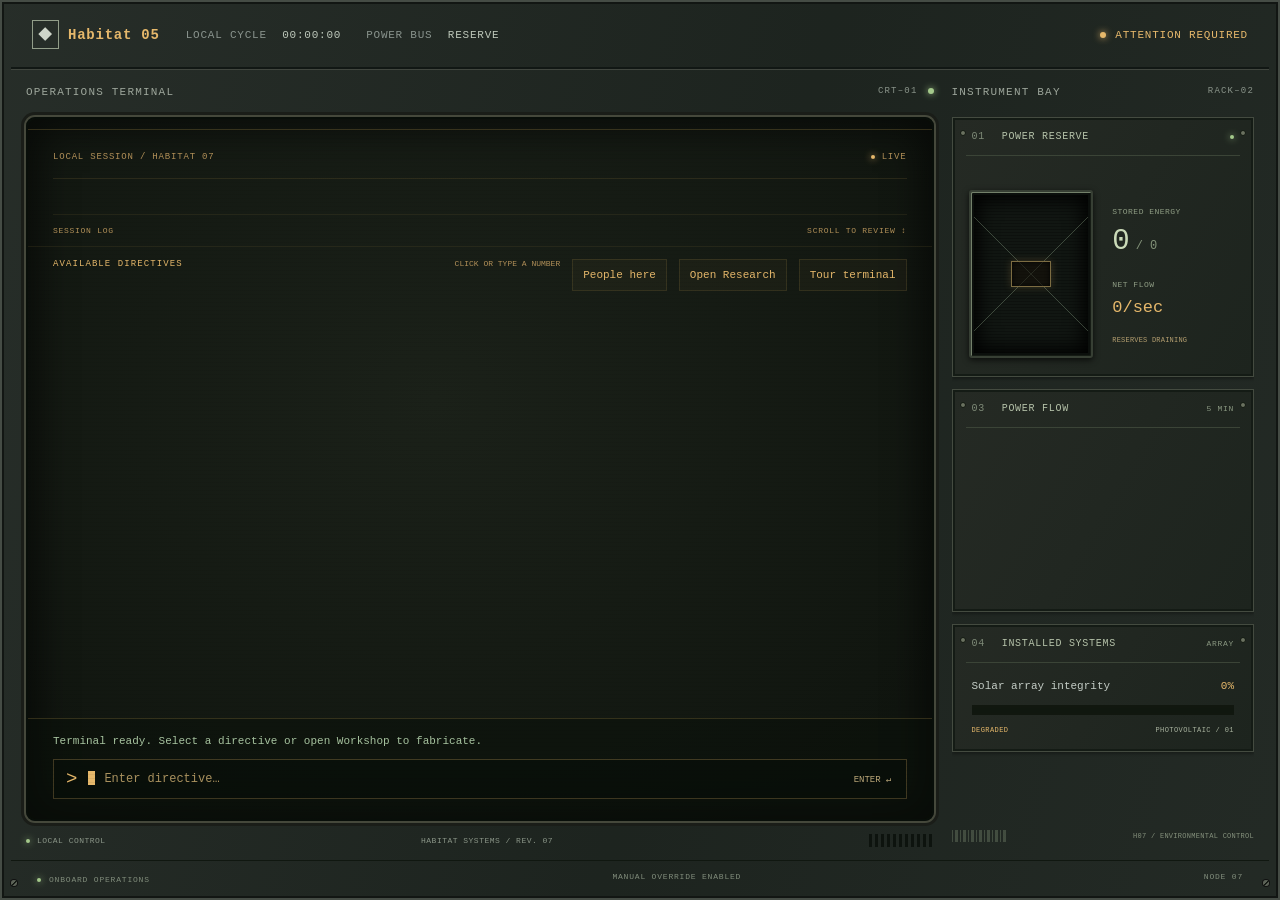
==== index.html @ 46ef4f9d "test" ====
<!doctype html>
<html lang="en">
<head>
  <meta charset="utf-8">
  <meta name="viewport" content="width=device-width, initial-scale=1">
  <meta name="theme-color" content="#191d1c">
  <title>Habitat 05 — Operations Terminal</title>
  <link rel="stylesheet" href="./style.css">
  
</head>
<body>
  <script type="module" src="./js/app.js"></script>
  <main class="console">
    <header class="status-header">
      <a class="habitat-mark" href="./" aria-label="Habitat 05 operations"><span class="habitat-icon" aria-hidden="true">◆</span> <strong id="current-location">Habitat 05</strong></a>
      <div class="telemetry"><span>LOCAL CYCLE <b id="active-time">00:00:00</b></span><span>POWER BUS <b id="bus-status">RESERVE</b></span></div>
      <div class="alert-state" id="alert-state"><i class="status-light" aria-hidden="true"></i><span id="alert-status">ATTENTION REQUIRED</span></div>
    </header>
    <div class="console-body">
      <section class="terminal-housing" aria-labelledby="terminal-heading">
        <div class="panel-label"><h1 id="terminal-heading">OPERATIONS TERMINAL</h1><span>CRT–01 <i class="status-light green" aria-hidden="true"></i></span></div>
        <div class="crt">
          <div id="terminal-tabs" class="terminal-tabs" aria-label="Terminal systems"></div>
          <p id="navigation-status" class="local-store-label" role="status" hidden></p>
          <div id="terminal-panels" class="terminal-panels">
            <section id="operations-panel" class="operations-panel">
              <div class="stream-zone">
                <div class="screen-heading"><span id="session-location">LOCAL SESSION / HABITAT 07</span><span class="connection"><i class="status-light" aria-hidden="true"></i> LIVE</span></div>
                <div id="narrative-stream" class="narrative-stream" role="log" aria-label="Terminal activity log" aria-live="polite" tabindex="0"></div>
                <div class="stream-footer"><span>SESSION LOG</span><span>SCROLL TO REVIEW <span aria-hidden="true">↕</span></span></div>
              </div>
              <section class="directive-zone" aria-labelledby="actions-heading">
                <button id="tour-start" type="button" class="people-shortcut">Tour terminal</button>
                <button id="research-shortcut" type="button" class="people-shortcut">Open Research</button>
                <button id="people-shortcut" type="button" class="people-shortcut">People here</button>
                <div class="directive-heading"><h2 id="actions-heading">AVAILABLE DIRECTIVES</h2><span>CLICK OR TYPE A NUMBER</span></div>
                <div id="player-actions" class="actions" tabindex="-1" role="group" aria-label="Available directives"></div>
                <p id="research-opening-hint" class="research-opening-hint"></p>
              </section>
            </section>
            <section id="locations-panel" class="locations-panel" hidden></section>
            <section id="people-panel" class="people-panel" hidden></section>
            <section id="research-panel" class="research-panel" hidden></section>
            <section id="shipyard-panel" class="shipyard-panel" hidden></section>
            <section id="workshop-panel" class="workshop-panel" hidden>
            <div class="workshop-layout">
              <section class="instrument storage-module" aria-labelledby="storage-heading">
                <div class="module-heading"><h3 id="storage-heading">01 <span>MATERIAL STORAGE</span></h3><span>CARGO</span></div>
                <p id="inventory-location" class="local-store-label"></p>
                <p id="cargo-summary" class="cargo-summary" role="status"></p>
                <dl id="item-inventory" class="storage-readouts"></dl>
                <form id="discard-form" class="module-content discard-content">
                  <h4>Discard cargo</h4>
                  <label>Stored item<select id="discard-asset"></select></label>
                  <label><span>Amount <span id="discard-unit"></span></span><input id="discard-amount" type="text" inputmode="decimal" autocomplete="off"></label>
                  <p id="discard-reason" role="status"></p>
                  <button id="discard-review" type="submit">Review discard</button>
                  <div id="discard-confirmation" hidden>
                    <p id="discard-preview"></p>
                    <button id="discard-confirm" type="button">Confirm permanent discard</button>
                    <button id="discard-cancel" type="button">Cancel</button>
                  </div>
                </form>
              </section>
              <div class="workshop-actions">
                <section class="instrument crafting-module" aria-labelledby="crafting-heading">
                  <div class="module-heading"><h3 id="crafting-heading">02 <span>FABRICATION &amp; ASSEMBLY</span></h3></div>
                  <div class="module-content crafting-content">
                    <label for="recipe-select">Recipe</label>
                    <select id="recipe-select" aria-describedby="craft-preview"></select>
                    <div id="ingredient-slots"></div>
                    <p id="craft-preview"></p>
                    <p id="craft-requirement" role="status"></p>
                    <button id="craft-button" type="button" disabled>Craft</button>
                    <p id="installed-products"></p>
                  </div>
                </section>
                <section class="instrument processing-module" aria-labelledby="processing-heading">
                  <div class="module-heading"><h3 id="processing-heading">03 <span>INDUSTRIAL PROCESSING</span></h3></div>
                  <div id="processing-machines" class="module-content"></div>
                </section>
                <section class="instrument transfer-module" aria-labelledby="transfer-heading">
                  <div class="module-heading"><h3 id="transfer-heading">04 <span>LOCAL TRANSFERS</span></h3></div>
                  <form id="location-transfer" class="module-content transfer-content location-transfer">
                    <label>From<select id="transfer-source"></select></label>
                    <label>To<select id="transfer-destination"></select></label>
                    <label>Item or power<select id="transfer-asset"></select></label>
                    <label><span>Amount <span id="transfer-unit"></span></span><input id="transfer-amount" type="text" value="1" inputmode="decimal" autocomplete="off"></label>
                    <p id="transfer-space"></p>
                    <button id="transfer-submit" type="submit">Transfer</button>
                    <p id="transfer-reason" role="status"></p>
                  </form>
                </section>
              </div>
            </div>
            </section>
          </div>
          <section class="command-zone" aria-label="Terminal command">
            <button id="conversation-resume" type="button" class="conversation-resume" hidden></button>
            <p id="terminal-feedback" class="terminal-feedback" role="status" aria-atomic="true">Terminal ready. Select a directive or open Workshop to fabricate.</p>
            <form id="command-form" class="command-line" autocomplete="off">
              <label for="command-input"><span aria-hidden="true">&gt;</span><span class="sr-only">Enter directive number or action name</span></label>
              <div class="input-wrap"><input id="command-input" name="command" type="text" spellcheck="false" placeholder="Enter directive…" maxlength="80" aria-describedby="command-help"><span class="block-cursor" aria-hidden="true"></span></div>
              <button class="execute" type="submit" aria-label="Execute directive">ENTER <span aria-hidden="true">↵</span></button>
            </form>
            <p id="command-help" class="command-help"></p>
          </section>
        </div>
        <div class="terminal-bottom"><span><i class="status-light green" aria-hidden="true"></i> LOCAL CONTROL</span><span>HABITAT SYSTEMS / REV. 07</span><div class="vents" aria-hidden="true"></div></div>
      </section>
      <aside class="instrument-bay" aria-labelledby="instruments-heading">
        <div class="panel-label"><h2 id="instruments-heading">INSTRUMENT BAY</h2><span>RACK–02</span></div>
        <p id="asset-access" class="local-store-label" hidden>Local assets are private. Navigation access does not grant inventory or equipment access.</p>
        <section class="instrument power-module" aria-labelledby="power-heading">
          <div class="module-heading"><h3 id="power-heading">01 <span>POWER RESERVE</span></h3><i class="status-light green" aria-hidden="true"></i></div>
          <p id="power-location" class="local-store-label"></p>
          <div class="power-body">
            <div id="progress-holderPower" class="resource-widget" aria-hidden="true"></div>
            <div class="power-details">
              <span class="readout-label">STORED ENERGY</span>
              <p class="large-readout"><span id="power">0</span><small> / <span id="power-capacity">0</span></small></p>
              <span class="readout-label">NET FLOW</span>
              <p id="power-rate" class="rate-readout">0/sec</p>
              <span class="instrument-note" id="reserve-status">RESERVES DRAINING</span>
            </div>
          </div>
        </section>
        <section class="instrument flow-module" aria-labelledby="flow-heading">
          <div class="module-heading"><h3 id="flow-heading">03 <span>POWER FLOW</span></h3><span>5 MIN</span></div>
          <div id="power-flow-widget" aria-label="Net power flow over the last five minutes"></div>
        </section>
        <section class="instrument" aria-labelledby="systems-heading">
          <div class="module-heading"><h3 id="systems-heading">04 <span>INSTALLED SYSTEMS</span></h3><span>ARRAY</span></div>
          <div class="module-content"><div class="meter-heading"><span>Solar array integrity</span><strong id="solar-health">0%</strong></div><meter id="solar-meter" min="0" max="100" value="0" aria-label="Solar array integrity">0%</meter><div class="module-caption"><span id="solar-status">DEGRADED</span><span>PHOTOVOLTAIC / 01</span></div></div>
        </section>
        <div class="rack-footer"><span class="rack-bars" aria-hidden="true"></span><span>H07 / ENVIRONMENTAL CONTROL</span></div>
      </aside>
    </div>
    <footer class="console-footer"><span><i class="status-light green" aria-hidden="true"></i> ONBOARD OPERATIONS</span><span>MANUAL OVERRIDE ENABLED</span><span>NODE 07</span></footer>
  </main>
</body>
</html>
---- style.css ----
:root {
  color-scheme:dark;
  font-family:Consolas,"Lucida Console","Courier New",monospace;
  background:#101313;
  color:#c4cdc6;
  font-synthesis:none;
  --amber:#e6b86b;
  --amber-dim:#b39159;
  --green:#a9c6a2;
  --muted:#89938d;
  --border:#3b423d
}

* {
  box-sizing:border-box
}

body {
  margin:0;
  padding:0;
  background:radial-gradient(ellipse at 50% 30%,#282d28 0,transparent 65%);
  min-height:100vh
}

button,input,select {
  font:inherit
}

button {
  cursor:pointer
}

h1,h2,h3,p {
  margin:0
}

button,a,input {
  -webkit-tap-highlight-color:transparent
}

button:focus-visible,a:focus-visible,input:focus-visible,select:focus-visible,[tabindex]:focus-visible {
  outline:2px solid var(--amber);
  outline-offset:3px
}

.sr-only {
  position:absolute;
  width:1px;
  height:1px;
  overflow:hidden;
  clip-path:inset(50%);
  white-space:nowrap
}

.console {
  width:100%;
  min-height:100dvh;
  margin:0;
  padding:0 9px;
  background:linear-gradient(105deg,#2a2e2b,#1e2220 55%,#292d29);
  border:2px solid #454c45;
  box-shadow:inset 0 0 0 2px #121613,0 24px 80px #0009,0 2px 0 #080b09;
  position:relative
}

.console::before,.console::after {
  content:"";
  position:absolute;
  bottom:12px;
  width:6px;
  height:6px;
  border-radius:50%;
  background:linear-gradient(135deg,#5c6257 43%,#101510 45%,#101510 58%,#5c6257 60%);
  box-shadow:0 0 0 1px #111
}

.console::before {
  left:9px
}

.console::after {
  right:9px
}

.status-header {
  min-height:67px;
  display:flex;
  align-items:center;
  gap:26px;
  padding:13px 21px;
  border-bottom:2px solid #111714;
  box-shadow:0 1px #41463f;
  font-size:11px;
  letter-spacing:.07em
}

.habitat-mark {
  display:flex;
  align-items:center;
  gap:9px;
  color:#ced5c9;
  text-decoration:none;
  font-size:14px;
  white-space:nowrap
}

.habitat-mark strong {
  color:var(--amber)
}

.habitat-icon {
  display:grid;
  place-items:center;
  width:27px;
  height:29px;
  border:1px solid #929d89;
  font-size:23px;
  font-weight:bold;
  line-height:1
}

.telemetry {
  display:flex;
  gap:25px;
  color:var(--muted);
  flex:1
}

.telemetry>span {
  white-space:nowrap
}

.telemetry b {
  color:#bdc7ba;
  font-weight:normal;
  margin-left:8px;
  font-variant-numeric:tabular-nums
}

.alert-state {
  color:var(--amber);
  display:flex;
  align-items:center;
  gap:9px;
  white-space:nowrap
}

.status-light {
  display:inline-block;
  width:6px;
  height:6px;
  flex-shrink:0;
  border-radius:50%;
  background:currentColor;
  box-shadow:0 0 7px currentColor;
  color:var(--amber)
}

.status-light.green,.alert-state.stable,.alert-state.stable .status-light {
  color:#a4c98b
}

.console-body {
  display:grid;
  grid-template-columns:minmax(0,75fr) minmax(0,25fr);
  gap:18px;
  padding:17px 15px 0
}

.terminal-housing,.instrument-bay {
  min-width:0
}

.panel-label {
  height:31px;
  display:flex;
  align-items:flex-start;
  justify-content:space-between;
  color:#9da69b;
  font-size:10px;
  letter-spacing:.12em
}

.panel-label h1,.panel-label h2 {
  font-size:11px;
  font-weight:normal
}

.panel-label>span {
  display:flex;
  align-items:center;
  gap:10px;
  font-size:9px;
  color:#8b958b
}

.crt {
  height:727px;
  display:grid;
  grid-template-rows:auto minmax(0,1fr) auto;
  position:relative;
  border:2px solid #080e09;
  border-radius:9px;
  background:radial-gradient(ellipse at 45% 40%,#1b2119,#10150f 85%);
  color:var(--amber);
  box-shadow:0 0 0 2px #45483b,0 0 0 5px #1a1d18,inset 0 0 35px 12px #0008;
  overflow:hidden;
  text-shadow:0 0 12px #e6b86b12
}

.crt::after {
  content:"";
  position:absolute;
  inset:0;
  pointer-events:none;
  background:repeating-linear-gradient(transparent 0,transparent 3px,#000 4px);
  opacity:.11;
  z-index:2
}

.stream-zone {
  display:flex;
  flex-direction:column;
  min-height:0;
  padding:22px 25px 0
}

.screen-heading,.stream-footer {
  display:flex;
  justify-content:space-between;
  gap:10px;
  font-size:9px;
  letter-spacing:.09em;
  color:var(--amber-dim)
}

.screen-heading {
  padding-bottom:16px;
  border-bottom:1px solid #806d393b
}

.connection {
  display:flex;
  align-items:center;
  gap:7px
}

.connection .status-light {
  width:4px;
  height:4px
}

.narrative-stream {
  overflow:auto;
  scrollbar-width:thin;
  scrollbar-color:#6e5c37 #11170f;
  padding:23px 5px 12px 0;
  flex:1;
  overflow-wrap:anywhere
}

.log-entry {
  font-size:14px;
  line-height:1.8;
  margin-bottom:22px;
  opacity:.78
}

.log-entry:nth-last-child(2) {
  opacity:.88
}

.log-entry:last-child {
  opacity:1
}

.log-meta {
  display:block;
  font-size:9px;
  letter-spacing:.07em;
  color:var(--amber-dim);
  margin-bottom:7px
}

.boot-entry {
  font-size:12px;
  color:#b59862
}

.log-entry.narrative-entry {
  padding:3px 10px 3px 13px;
  border-left:1px solid #b391595c;
  background:linear-gradient(90deg,#b3915909,transparent 72%);
  color:#c7c4ad;
  line-height:1.9
}

.narrative-entry p {
  white-space:pre-line
}

.narrative-entry p+p {
  margin-top:14px
}

.log-entry.error {
  color:#efa08a
}

.log-entry.command-entry {
  margin-bottom:12px;
  color:#b69b69;
  font-size:12px
}

.stream-footer {
  padding:11px 0;
  border-top:1px solid #806d392a;
  font-size:8px
}

.constraint-banner {
  display:flex;
  gap:15px;
  align-items:center;
  padding:17px 25px;
  background:#c5933910;
  border-block:1px solid #94713c66;
  min-height:102px
}

.constraint-symbol {
  width:24px;
  height:24px;
  display:grid;
  place-items:center;
  border:1px solid #bc8c43;
  flex-shrink:0;
  font-size:16px
}

.constraint-banner h2 {
  font-size:9px;
  letter-spacing:.14em;
  margin-bottom:7px
}

.constraint-banner p {
  font-size:13px;
  line-height:1.5
}

.constraint-banner .hint {
  font-size:10px;
  margin-top:4px;
  color:#bca06d
}

.constraint-banner.resolved {
  color:var(--green);
  background:#9ebd8810;
  border-color:#9ebd8850
}

.resolved .constraint-symbol {
  border-color:var(--green)
}

.command-zone {
  padding:14px 25px
}

.directive-heading {
  display:flex;
  justify-content:space-between;
  gap:8px;
  margin-bottom:9px
}

.directive-heading h2 {
  font-weight:normal;
  font-size:9px;
  letter-spacing:.12em
}

.directive-heading>span {
  font-size:8px;
  color:var(--amber-dim)
}

.actions {
  display:grid;
  gap:3px
}

.actions button {
  display:flex;
  align-items:center;
  gap:13px;
  width:100%;
  border:1px solid transparent;
  background:transparent;
  padding:5px 6px;
  color:var(--amber);
  text-align:left;
  font-size:13px
}

.hotkey {
  font-size:13px;
  color:#f1c781
}

.actions small {
  margin-left:auto;
  color:#b59a66;
  font-size:9px;
  white-space:nowrap
}

.actions button:hover:not(:disabled) {
  background:#e5b56813;
  border-color:#a8894d55
}

.actions button:disabled {
  opacity:.45;
  cursor:not-allowed
}

.command-line {
  display:flex;
  align-items:center;
  gap:11px;
  border:1px solid #806b3e77;
  background:#060e0890;
  padding:7px 12px;
  margin-top:10px;
  min-width:0
}

.command-line:focus-within {
  border-color:#d5ab63;
  box-shadow:0 0 10px #deb5670c
}

.command-line label {
  font-size:19px
}

.input-wrap {
  position:relative;
  flex:1;
  min-width:0
}

input {
  width:100%;
  color:var(--amber);
  background:transparent;
  border:0;
  font-size:12px;
  line-height:22px;
  outline:none!important;
  caret-color:var(--amber)
}

input::placeholder {
  color:#aa925f;
  padding-left:14px
}

.block-cursor {
  position:absolute;
  left:0;
  top:4px;
  width:7px;
  height:14px;
  background:var(--amber);
  animation:blink 1.2s steps(1) infinite;
  pointer-events:none
}

.input-wrap:focus-within .block-cursor,input:not(:placeholder-shown)+.block-cursor {
  display:none
}

.execute {
  border:0;
  background:transparent;
  color:#beaa7b;
  padding:2px;
  font-size:9px;
  white-space:nowrap
}

.execute:hover {
  color:#ffe0a4
}

.command-help {
  font-size:8px;
  color:#b09460;
  margin-top:6px
}

.terminal-bottom {
  display:flex;
  align-items:center;
  justify-content:space-between;
  gap:12px;
  height:39px;
  font-size:8px;
  color:#8b9688;
  letter-spacing:.06em
}

.terminal-bottom>span:first-child {
  display:flex;
  align-items:center;
  gap:7px
}

.terminal-bottom .status-light {
  width:4px;
  height:4px
}

.vents {
  width:65px;
  height:13px;
  background:repeating-linear-gradient(90deg,#0d130e 0,#0d130e 3px,transparent 3px,transparent 6px)
}

.instrument-bay {
  display:flex;
  flex-direction:column;
  gap:12px
}

.instrument-bay>.panel-label {
  margin-bottom:-12px;
  flex-shrink:0
}

.instrument {
  position:relative;
  background:linear-gradient(120deg,#252a24,#1d241e);
  border:1px solid #444b40;
  box-shadow:inset 0 0 0 2px #141b15,0 2px 3px #0005;
  padding:0 13px
}

.instrument::before,.instrument::after {
  content:"";
  position:absolute;
  top:12px;
  width:4px;
  height:4px;
  border:1px solid #111810;
  border-radius:50%;
  background:#6a7160
}

.instrument::before {
  left:7px
}

.instrument::after {
  right:7px
}

.module-heading {
  display:flex;
  align-items:center;
  justify-content:space-between;
  gap:8px;
  height:38px;
  padding:0 6px;
  border-bottom:1px solid #3b4437;
  color:#899780;
  font-size:8px;
  letter-spacing:.09em
}

.module-heading h3 {
  font-size:10px;
  font-weight:normal;
  color:#7e8a77;
  white-space:nowrap
}

.module-heading h3 span {
  color:#b5c2a9;
  margin-left:10px
}

.module-heading .status-light {
  width:4px;
  height:4px
}

.power-body {
  display:grid;
  grid-template-columns:minmax(0,1fr) minmax(0,1fr);
  align-items:center;
  gap:19px;
  padding:18px 3px
}

.resource-widget {
  position:relative;
  width:168px;
  height:168px;
  max-width:100%;
  flex:0 1 168px;
  background:#111612;
  border:2px solid #373f34;
  border-radius:3px;
  display:flex;
  align-items:center;
  justify-content:center;
  box-shadow:
    inset 1px 1px 0 #73806a,
    inset -1px -1px 0 #151b14,
    inset 0 0 0 3px #0b0f0c,
    inset 0 0 18px 8px rgba(0,0,0,.95),
    0 2px 6px rgba(0,0,0,.7);
  overflow:hidden
}

/* Cathode glass plate backdrop. */
.resource-widget.circular-progress {
  width:100% !important;
  max-width:168px;
  height:auto !important;
  aspect-ratio:1;
  background:radial-gradient(circle at 50% 50%,#1c261e 0%,#0d120e 90%)
}

/* Etched graticule: diagonal sights, optical crosshairs, and CRT scan lines. */
.resource-widget::before {
  content:"";
  position:absolute;
  inset:3px;
  z-index:2;
  pointer-events:none;
  background:
    linear-gradient(45deg,transparent calc(50% - .5px),rgba(169,198,162,.3) 50%,transparent calc(50% + .5px)),
    linear-gradient(-45deg,transparent calc(50% - .5px),rgba(169,198,162,.3) 50%,transparent calc(50% + .5px)),
    linear-gradient(to right,transparent calc(50% - .5px),rgba(169,198,162,.25) 50%,transparent calc(50% + .5px)),
    linear-gradient(to bottom,transparent calc(50% - .5px),rgba(169,198,162,.25) 50%,transparent calc(50% + .5px)),
    repeating-linear-gradient(0deg,rgba(0,0,0,.25) 0,rgba(0,0,0,.25) 1px,transparent 1px,transparent 3px)
}

/* Recessed center indicator bezel. */
.resource-widget::after {
  content:"";
  position:absolute;
  width:38px;
  height:24px;
  top:50%;
  left:50%;
  z-index:3;
  transform:translate(-50%,-50%);
  pointer-events:none;
  border:1px solid #7c6c42;
  background:rgba(20,16,8,.55);
  box-shadow:
    inset 0 0 5px rgba(0,0,0,.9),
    0 0 8px rgba(230,184,107,.2)
}

/* Phosphor SVG segments. */
.circular-progress svg {
  width:100%;
  height:100%;
  overflow:visible;
  shape-rendering:geometricPrecision
}

.circular-progress svg path {
  transition:opacity .2s ease-out,filter .2s ease-out
}

.circular-progress svg path[data-lit="true"] {
  opacity:1 !important;
  filter:brightness(var(--progress-brightness,1)) drop-shadow(0 0 2px var(--phosphor)) drop-shadow(0 0 5px rgba(169,198,162,.7)) !important
}

/* Warm backlit center readout. */
.circular-progress svg text {
  font-family:Consolas,"Lucida Console",monospace !important;
  font-weight:900;
  font-size:14px !important;
  fill:#f6b94f !important;
  stroke:#241705;
  stroke-width:1.35px;
  paint-order:stroke fill;
  opacity:1 !important;
  filter:
    brightness(1.25)
    drop-shadow(0 0 2px #f6b94f)
    drop-shadow(0 0 5px rgba(230,145,45,.9));
  pointer-events:none
}

/* -------------------------------------------------------------
   CONVEX GLASS DOME OVERLAY
   Sits above the phosphor rings, the graticule and the center
   bezel cutout (z-index 10) to sell the idea of a curved sphere
   of glass sealing the tube, the way a real CRT face plate bulges
   outward and catches light unevenly across its surface.
   ------------------------------------------------------------- */
.crt-glass-dome {
  position:absolute;
  inset:0;
  z-index:10;
  pointer-events:none;
  box-shadow:
    /* bright rim where the curve catches the overhead light */
    inset 0 5px 11px -5px rgba(216,232,210,.35),
    /* far side of the dome rolling away into shadow */
    inset 0 -7px 16px -6px rgba(0,0,0,.6),
    inset 6px 0 14px -10px rgba(216,232,210,.12),
    inset -6px 0 14px -10px rgba(0,0,0,.4);
  background:
    /* soft halo surrounding the glint, as the curve eases away from it */
    radial-gradient(ellipse 105px 82px at 33% 27%,rgba(255,255,255,.14),rgba(255,255,255,0) 72%),
    /* faint secondary glint on the opposite shoulder of the sphere */
    radial-gradient(ellipse 60px 44px at 80% 82%,rgba(216,232,210,.06),rgba(216,232,210,0) 70%),
    /* long diagonal sheen sweeping across the curved surface */
    linear-gradient(130deg,rgba(255,255,255,0) 36%,rgba(255,255,255,.05) 46%,rgba(255,255,255,.09) 50%,rgba(255,255,255,0) 62%),
    /* edge vignette: light falls off toward the rim of the dome */
    radial-gradient(circle at 50% 50%,rgba(0,0,0,0) 50%,rgba(0,0,0,.28) 82%,rgba(0,0,0,.55) 100%)
}

/* The sharp glint itself, as its own element so it can be rotated.
   On a sphere, a highlight away from dead-center isn't a plain circle —
   it foreshortens along the radius and stretches along the tangent to
   the curve at that point. This point sits up-left of center, so the
   tangent runs roughly -36deg, and the ellipse is flattened to match. */
.crt-glass-dome::before {
  content:"";
  position:absolute;
  left:30%;
  top:23%;
  width:34px;
  height:13px;
  transform:translate(-50%,-50%) rotate(-36deg);
  border-radius:50%;
  background:radial-gradient(ellipse at center,rgba(255,255,255,.16) 0%,rgba(255,255,255,.05) 55%,rgba(255,255,255,0) 80%)
}

/* A wider, quieter glass treatment for the 3:2 power-flow display. */
.power-flow-glass-dome {
  position:absolute;
  inset:0;
  z-index:10;
  opacity:.3;
  pointer-events:none;
  box-shadow:
    inset 0 5px 13px -7px rgba(216,232,210,.16),
    inset 0 -8px 18px -8px rgba(0,0,0,.3),
    inset 8px 0 18px -14px rgba(216,232,210,.06),
    inset -8px 0 18px -14px rgba(0,0,0,.2);
  background:
    radial-gradient(ellipse 42% 52% at 28% 22%,rgba(255,255,255,.065),rgba(255,255,255,0) 74%),
    radial-gradient(ellipse 24% 31% at 82% 80%,rgba(216,232,210,.025),rgba(216,232,210,0) 72%),
    linear-gradient(142deg,rgba(255,255,255,0) 38%,rgba(255,255,255,.018) 47%,rgba(255,255,255,.035) 51%,rgba(255,255,255,0) 63%),
    radial-gradient(ellipse at 50% 50%,rgba(0,0,0,0) 58%,rgba(0,0,0,.1) 84%,rgba(0,0,0,.24) 100%)
}

.power-flow-glass-dome::before {
  content:"";
  position:absolute;
  left:27%;
  top:20%;
  width:14%;
  height:5%;
  transform:translate(-50%,-50%) rotate(-24deg);
  border-radius:50%;
  background:radial-gradient(ellipse at center,rgba(255,255,255,.075) 0%,rgba(255,255,255,.02) 58%,rgba(255,255,255,0) 82%)
}

.readout-label {
  font-size:8px;
  color:#8f9d84;
  letter-spacing:.06em
}

.large-readout {
  font-size:29px;
  color:#cadab8;
  margin:6px 0 16px;
  white-space:nowrap;
  letter-spacing:-.04em
}

.large-readout small {
  font-size:12px;
  color:#839379;
  letter-spacing:0
}

.rate-readout {
  font-size:17px;
  color:var(--amber);
  margin:6px 0 12px
}

.instrument-note {
  font-size:7px;
  letter-spacing:.03em;
  color:#b59f70
}

.module-content {
  padding:17px 6px
}

.meter-heading {
  display:flex;
  justify-content:space-between;
  font-size:11px;
  margin-bottom:13px
}

.meter-heading strong {
  color:var(--amber);
  font-weight:normal
}

meter {
  display:block;
  width:100%;
  height:10px;
  border:0;
  border-radius:0;
  background:#11170f
}

meter::-webkit-meter-bar {
  background:#10170f;
  border:0;
  border-radius:0
}

meter::-webkit-meter-optimum-value {
  background:repeating-linear-gradient(90deg,#b9b378 0,#b9b378 5px,#11170f 5px,#11170f 8px)
}

meter::-moz-meter-bar {
  background:#b9b378
}

.module-caption {
  display:flex;
  justify-content:space-between;
  gap:8px;
  margin-top:11px;
  font-size:7px;
  letter-spacing:.06em;
  color:#a9b39f
}

.module-caption span:first-child {
  color:var(--amber)
}

.storage-readouts {
  margin:0;
  padding:0 6px
}

.storage-readouts>div {
  display:flex;
  align-items:center;
  justify-content:space-between;
  gap:8px;
  padding:15px 0
}

.storage-readouts>div+div {
  border-top:1px solid #3b4437
}

.storage-readouts dt {
  font-size:10px;
  color:#c3ceba
}

.storage-readouts dt>span {
  display:block;
  font-size:8px;
  color:#89957f;
  margin-top:5px
}

.storage-readouts dd {
  margin:0;
  white-space:nowrap
}

.storage-readouts dd b {
  font-size:23px;
  font-weight:normal;
  color:#c4d5b5
}

.storage-readouts dd>span {
  font-size:10px;
  color:#a5b197
}

.rack-footer {
  display:flex;
  align-items:center;
  gap:10px;
  justify-content:space-between;
  color:#84907c;
  font-size:7px;
  letter-spacing:.04em;
  min-height:22px;
  margin-top:auto;
  padding-bottom:10px
}

.rack-bars {
  width:55px;
  height:12px;
  background:repeating-linear-gradient(90deg,#74836b 0,#74836b 1px,transparent 1px,transparent 3px,#74836b 3px,#74836b 6px,transparent 6px,transparent 8px);
  opacity:.4
}

#power-flow-widget {
  position:relative;
  width:100%;
  height:auto;
  aspect-ratio:3 / 2;
  min-height:170px;
  overflow:hidden
}

#power-flow-widget .pfw-card {
  --pfw-text-dim:#94a589;
  --pfw-grid:#91a17b18;
  border:0;
  border-radius:0;
  padding:6px 0 10px;
  background:transparent;
  box-shadow:none;
  font-family:inherit;
  height:100%;
  display:flex;
  flex-direction:column
}

#power-flow-widget .pfw-header,#power-flow-widget .pfw-readout,#power-flow-widget .pfw-y-axis-title {
  display:none
}

#power-flow-widget .pfw-chart-wrap {
  flex:1;
  min-height:0;
  margin:0
}

#power-flow-widget .pfw-chart-wrap svg {
  height:100%
}

#power-flow-widget .pfw-axis-label {
  font-size:11px
}

.console-footer {
  min-height:38px;
  padding:11px 26px;
  display:flex;
  justify-content:space-between;
  gap:15px;
  border-top:1px solid #101710;
  color:#818d7c;
  font-size:8px;
  letter-spacing:.1em
}

.console-footer>span:first-child {
  display:flex;
  align-items:center;
  gap:8px
}

.console-footer .status-light {
  width:4px;
  height:4px
}

@keyframes blink {
  50% {
    opacity:0
  }
}

@media(prefers-reduced-motion:reduce) {
  *,*::before,*::after {
    animation:none!important;
    scroll-behavior:auto!important
  }
}

@media(min-width:1500px) {
  .crt {
    height:770px
  }
  .instrument-bay {
    gap:15px
  }
  .instrument-bay>.panel-label {
    margin-bottom:-15px
  }
  .power-body {
    padding-block:24px
  }
  .module-content {
    padding-block:20px
  }
}

@media(max-width:1100px) {
  .status-header {
    gap:20px;
    padding-inline:12px
  }
  .telemetry {
    gap:15px;
    font-size:9px
  }
  .alert-state {
    font-size:9px
  }
  .console-body {
    gap:15px;
    padding-inline:10px
  }
  .stream-zone {
    padding-inline:18px
  }
  .command-zone,.constraint-banner {
    padding-inline:18px
  }
  .power-body {
    gap:9px
  }
  .large-readout {
    font-size:24px
  }
  .module-heading h3 {
    font-size:9px
  }
  .module-heading h3 span {
    margin-left:6px
  }
  .directive-heading>span {
    font-size:7px
  }
  .actions small {
    font-size:8px
  }
}

@media(max-width:850px) {
  .status-header {
    flex-wrap:wrap;
    gap:15px;
    min-height:80px
  }
  .telemetry {
    order:3;
    flex-basis:100%;
    justify-content:space-between
  }
  .alert-state {
    margin-left:auto
  }
  .console-body {
    grid-template-columns:minmax(0,1fr)
  }
  .crt {
    height:710px
  }
  .instrument-bay {
    display:grid;
    grid-template-columns:repeat(2,minmax(0,1fr));
    gap:12px
  }
  .instrument-bay>.panel-label {
    grid-column:1/-1;
    margin:0;
    height:20px
  }
  .rack-footer {
    grid-column:1/-1
  }
  .power-body {
    gap:16px
  }
  .resource-widget {
    max-width:150px
  }
  .terminal-bottom {
    height:42px
  }
  .console-footer>span:last-child {
    display:none
  }
}

@media(max-width:520px) {
  .console {
    padding:0 6px
  }
  .console-body {
    padding:13px 7px 0
  }
  .status-header {
    padding:14px 7px;
    gap:12px
  }
  .habitat-mark {
    font-size:12px
  }
  .alert-state {
    font-size:8px;
    letter-spacing:0
  }
  .telemetry {
    font-size:8px;
    gap:7px;
    letter-spacing:0
  }
  .telemetry b {
    margin-left:4px
  }
  .panel-label h1,.panel-label h2 {
    font-size:10px
  }
  .stream-zone {
    padding:19px 14px 0
  }
  .log-entry {
    font-size:13px
  }
  .constraint-banner {
    padding:15px 13px;
    gap:10px
  }
  .constraint-banner p {
    font-size:12px
  }
  .command-zone {
    padding:17px 12px 14px
  }
  .directive-heading>span {
    display:none
  }
  .actions button {
    gap:9px;
    font-size:12px;
    padding:10px 1px
  }
  .actions small {
    font-size:7px
  }
  .crt {
    height:740px
  }
  .command-line {
    padding:8px
  }
  .terminal-bottom>span:nth-child(2) {
    font-size:6px
  }
  .vents {
    width:38px
  }
  .instrument-bay {
    grid-template-columns:1fr
  }
  .power-body {
    grid-template-columns:140px 1fr;
    gap:24px;
    justify-content:center;
    padding-inline:12px
  }
  .console-footer {
    font-size:6px;
    padding-inline:12px;
    letter-spacing:.02em
  }
}

/* Use the viewport as the enclosure; each screen scrolls within its frame. */
@media(min-width:851px) {
  .console {
    height:100dvh;
    min-height:620px;
    display:grid;
    grid-template-rows:auto minmax(0,1fr) auto;
  }
  .console-body {
    min-height:0;
  }
  .terminal-housing {
    min-height:0;
    display:grid;
    grid-template-rows:31px minmax(0,1fr) 39px;
  }
  .crt {
    height:auto;
    min-height:0;
  }
  .instrument-bay {
    min-height:0;
    overflow-y:auto;
    scrollbar-width:thin;
    scrollbar-color:#6e795f #1d241e;
    padding-bottom:8px;
  }
  .instrument {
    flex-shrink:0;
  }
}


/* Catalog-driven inventory and fabrication controls. */
#item-inventory { font-size:11px; }
#item-inventory > div { gap:10px; }
#item-inventory dt { min-width:0; white-space:normal; }
#item-inventory dd { flex-shrink:0; font-size:12px; color:var(--amber); }
.crafting-content { display:grid; gap:12px; font-size:12px; line-height:1.5; }
.crafting-content select { width:100%; min-width:0; background:#141b17; color:#d7dfd6; border:1px solid var(--border); padding:9px 6px; font-size:12px; }
#ingredient-slots { display:grid; gap:10px; }
#ingredient-slots label { display:grid; gap:4px; }
#ingredient-slots label > span { text-transform:capitalize; color:var(--muted); }
#craft-preview { color:var(--amber); overflow-wrap:anywhere; }
#craft-requirement, #installed-products { color:var(--muted); }
#craft-button { padding:10px; background:#303e31; color:#d7dfd6; border:1px solid #6e795f; }
#craft-button:disabled { opacity:.5; cursor:not-allowed; }
/* Navigation belongs to the CRT shell; feature panels keep their own content. */
.terminal-tabs {
  position:relative;
  display:flex;
  gap:4px;
  overflow-x:auto;
  scrollbar-width:thin;
  padding:10px 14px 0;
  border-bottom:1px solid #806d395c;
}
.terminal-tabs button {
  flex:0 0 auto;
  padding:12px 18px;
  border:1px solid transparent;
  border-bottom:3px solid transparent;
  background:transparent;
  color:var(--amber-dim);
  font-size:11px;
  letter-spacing:.12em;
  text-transform:uppercase;
}
.terminal-tabs button:hover { background:#e5b5680d; color:var(--amber); }
.terminal-tabs button[aria-selected="true"] {
  border-bottom-color:var(--amber);
  background:#e5b56810;
  color:var(--amber);
}
.terminal-tabs button:focus-visible,
.terminal-panels > [role="tabpanel"]:focus-visible,
.terminal-panels :focus-visible { outline:2px solid var(--amber); outline-offset:-3px; }
.terminal-panels { min-height:0; min-width:0; overflow:hidden; }
.terminal-panels > [role="tabpanel"] { height:100%; min-height:0; min-width:0; overflow:auto; }
.terminal-panels > [hidden] { display:none!important; }
.operations-panel { display:grid; grid-template-rows:minmax(100px,1fr) auto; }
.directive-zone {
  min-height:0;
  max-height:min(240px,35vh);
  overflow:auto;
  scrollbar-width:thin;
  padding:12px 25px;
  border-top:1px solid #806d392a;
}
@media (min-width:851px) and (max-height:800px) {
  .directive-zone { max-height:130px; }
}
.narrative-stream { overflow-anchor:none; }
.workshop-panel { padding:20px; scrollbar-width:thin; }
.workshop-layout {
  display:grid;
  grid-template-columns:repeat(2,minmax(0,1fr));
  align-items:start;
  gap:16px;
}
.workshop-actions {
  display:flex;
  flex-direction:column;
  gap:16px;
  min-width:0;
}
.workshop-layout .instrument { min-width:0; }
.workshop-layout .module-heading { flex-wrap:wrap; gap:8px; }
.command-zone { min-height:0; border-top:1px solid #806d395c; background:#080f0870; }
.terminal-feedback {
  font-size:11px;
  line-height:1.5;
  max-height:4.5em;
  overflow-y:auto;
  overflow-wrap:anywhere;
  color:var(--green);
}
.terminal-feedback.error { color:#efa08a; }
.command-help { max-height:3em; overflow-y:auto; line-height:1.5; }
@media(max-width:1100px) {
  .workshop-layout { grid-template-columns:1fr; }
}
@media(max-width:520px) {
  .terminal-tabs { padding-inline:8px; }
  .terminal-tabs button { padding:12px; }
  .workshop-panel { padding:14px 12px; }
  .directive-zone { padding:12px; }
  .actions button { flex-wrap:wrap; }
  .actions small { white-space:normal; }
}

/* Location navigation stays within its terminal panel. */
:root { --location-tint:#1e2520; background:var(--location-tint); transition:background-color .4s ease; }
.console { background:linear-gradient(105deg,#ffffff0a,#00000008 55%,#ffffff06),var(--location-tint); transition:background-color .4s ease; }
.local-store-label { padding:8px 16px; color:var(--muted); font-size:11px; }
.habitat-mark { min-width:0; }
.habitat-mark strong { overflow-wrap:anywhere; }
.instrument[hidden] { display:none; }
.locations-panel {
  display:flex;
  flex-direction:column;
  height:100%;
  min-height:0;
  padding:12px;
  color:var(--green);
  box-sizing:border-box;
  overflow:hidden;
}
.locations-panel button,.locations-panel select,.locations-panel input { background:#18221d; color:#c4cdc6; border:1px solid #546353; border-radius:2px; padding:8px; min-height:36px; }
.locations-panel button:disabled { opacity:.45; cursor:default; }
.map-toolbar { display:flex; flex-wrap:wrap; gap:6px; align-items:center; margin-bottom:8px; flex-shrink:0; }
#map-view { font-size:12px; color:var(--amber); margin-left:auto; }
.map-stage { flex:1 1 0; min-height:0; width:100%; position:relative; border:1px solid #435244; overflow:hidden; }
#location-map { width:100%; height:100%; display:block; touch-action:none; }
.map-controls { display:flex; gap:6px; }
.map-controls button { box-shadow:0 2px 6px #000000aa; }
#map-in, #map-out { min-width:36px; font-weight:bold; font-size:14px; line-height:1; display:inline-flex; align-items:center; justify-content:center; }
#map-sidebar { position:absolute; inset:0 auto 0 0; width:240px; max-width:85%; background:#17231af5; border-right:1px solid #64745c; padding:14px; overflow:auto; box-shadow:4px 0 18px #0007; z-index:5; }
#map-sidebar[hidden] { display:none; }
#map-sidebar h3 { color:var(--amber); font-size:15px; margin:12px 0; }
#map-sidebar p { font-size:12px; line-height:1.6; margin:10px 0; }
#map-close { display:block; margin-left:auto; }
#map-owner { color:var(--muted); }
.map-legend { font-size:11px; color:var(--muted); line-height:1.6; margin:8px 0 0; flex-shrink:0; }
.transfer-content { display:grid; grid-template-columns:1fr 1fr; gap:10px; font-size:12px; line-height:1.5; padding:14px 6px 18px; }
.transfer-content label { display:flex; flex-direction:column; gap:5px; font-size:12px; min-width:0; color:var(--muted); }
.transfer-content select, .transfer-content input { min-width:0; width:100%; background:#141b17; color:#d7dfd6; border:1px solid var(--border); padding:9px 6px; font-size:12px; }
#transfer-submit { grid-column:1 / -1; padding:10px; background:#303e31; color:#d7dfd6; border:1px solid #6e795f; cursor:pointer; }
#transfer-submit:disabled { opacity:.5; cursor:not-allowed; }
#transfer-reason { grid-column:1 / -1; color:var(--muted); font-size:12px; line-height:1.5; margin:0; }
@media (max-width:600px) {
  .transfer-content { grid-template-columns:1fr; }
  #map-view { width:100%; margin:5px 0; }
  .status-header .habitat-mark { font-size:14px; }
}
@media (prefers-reduced-motion:reduce) { :root,.console { transition:none; } }
.crt:has(#navigation-status:not([hidden])) { grid-template-rows:auto auto minmax(0,1fr) auto; }

/* People share the CRT shell; the roster always describes the occupied site. */
.people-panel { container-type:inline-size; }
.terminal-panels > .people-panel { display:grid; grid-template-rows:auto minmax(0,1fr) auto; }
.people-heading { display:flex; flex-wrap:wrap; align-items:center; justify-content:space-between; gap:10px; padding:14px 20px; border-bottom:1px solid #806d392a; color:var(--amber-dim); font-size:11px; letter-spacing:.08em; }
.people-layout { display:grid; grid-template-columns:minmax(160px,28%) minmax(0,1fr); min-height:0; overflow:hidden; }
.people-roster { min-width:0; overflow:auto; border-right:1px solid #806d392a; padding:18px 12px; }
.people-roster h2 { margin:0 8px 16px; font-size:11px; text-transform:uppercase; color:var(--amber-dim); letter-spacing:.1em; }
.people-panel button,.people-shortcut,.conversation-resume { font-family:inherit; font-size:12px; line-height:1.5; text-align:left; background:#e5b56808; border:1px solid #806d3940; color:var(--amber); padding:11px 13px; min-height:44px; cursor:pointer; overflow-wrap:anywhere; }
.people-panel button:hover,.people-shortcut:hover,.conversation-resume:hover { background:#e5b56816; border-color:var(--amber-dim); }
.people-panel button[aria-disabled=true] { color:var(--muted); cursor:not-allowed; }
.person-row { display:block; width:100%; margin-bottom:8px; }
.person-row[aria-pressed=true] { border-left:3px solid var(--amber); background:#e5b56816; }
.person-row small { display:block; margin-top:5px; color:var(--muted); font-size:11px; }
.people-detail { padding:22px 26px; min-width:0; overflow:auto; scroll-behavior:auto; font-size:14px; line-height:1.8; overflow-wrap:anywhere; }
.conversation-header { display:flex; align-items:center; gap:8px; flex-wrap:wrap; margin-bottom:24px; position:sticky; top:-22px; background:#11180f; z-index:1; padding-bottom:12px; border-bottom:1px solid #806d392a; }
.conversation-header h2 { flex:1 0 100%; font-size:20px; font-weight:normal; color:var(--amber); margin:0 0 6px; }
.conversation-header button { font-size:11px; }
.person-description { max-width:65ch; margin-bottom:26px; color:#c6cfc4; }
.people-muted { color:var(--muted); font-size:12px; line-height:1.7; }
.dialogue-passage { border-left:2px solid #806d3950; padding:0 0 0 16px; margin:0 0 22px; }
.dialogue-passage p { margin:6px 0 0; color:#c6cfc4; max-width:65ch; }
.dialogue-speaker { color:var(--amber-dim); font-size:11px; letter-spacing:.08em; }
.dialogue-choice-heading { font-size:11px; text-transform:uppercase; color:var(--green); letter-spacing:.1em; margin:24px 0 12px; }
.dialogue-choices { display:grid; gap:10px; margin-bottom:18px; }
.dialogue-option button { width:100%; }
.dialogue-reason { color:var(--muted); font-size:11px; line-height:1.6; margin:5px 4px 0; }
.dialogue-receipt { color:var(--green); border-left:2px solid var(--green); padding-left:16px; }
.people-error:empty { display:none; }
.people-error { color:#efa08a; font-size:12px; line-height:1.6; padding:12px 20px; border-top:1px solid #806d3940; }
.people-shortcut { float:right; font-size:11px; margin:0 0 8px 12px; padding:6px 10px; min-height:32px; }
.conversation-resume { font-size:11px; padding:6px 10px; min-height:32px; margin-bottom:6px; }
.conversation-resume[hidden],.people-panel [hidden] { display:none!important; }
.crt:has(#people-panel:not([hidden])) .conversation-resume { display:none; }
.terminal-tabs button.has-conversation::after { content:" ·"; color:var(--green); }
@container (max-width:640px) {
  .people-layout { display:block; overflow:auto; }
  .people-roster { border:0; overflow:visible; }
  .people-detail { display:none; overflow:visible; padding:18px 16px; }
  .people-panel.has-person .people-roster { display:none; }
  .people-panel.has-person .people-detail { display:block; }
  .people-heading { padding:12px; }
  .conversation-header { top:0; }
}
#navigation-status { margin:0; padding:6px 16px; line-height:1.5; overflow-wrap:anywhere; border-bottom:1px solid #435244; }
#ship-status { margin:0 0 8px; padding:0; flex-shrink:0; line-height:1.5; overflow-wrap:anywhere; }

/* Research is a local workbench and a persistent field journal. */
.research-panel { container-type:inline-size; padding:20px; color:#c6cfc4; font-size:13px; line-height:1.7; scrollbar-width:thin; }
.research-heading { display:flex; flex-wrap:wrap; align-items:center; justify-content:space-between; gap:12px; border-bottom:1px solid #806d3940; padding-bottom:16px; margin-bottom:20px; }
.research-eyebrow { margin:0; font-size:10px; letter-spacing:.1em; color:var(--amber-dim); }
.research-heading h2 { font-size:22px; font-weight:normal; color:var(--amber); margin:4px 0 0; }
#research-location { color:var(--muted); font-size:11px; }
.research-layout { display:grid; grid-template-columns:minmax(0,1fr) minmax(0,1fr); gap:24px; }
.research-layout > * { min-width:0; }
.research-panel h3 { font-size:11px; letter-spacing:.09em; color:var(--amber-dim); text-transform:uppercase; margin:0 0 14px; }
.research-panel h4 { color:var(--amber); font-size:13px; font-weight:normal; margin:0 0 6px; }
.research-panel p { margin:8px 0; overflow-wrap:anywhere; }
.research-muted { color:var(--muted); font-size:12px; }
.research-method-label { display:block; color:var(--muted); font-size:11px; margin-top:18px; }
.research-panel select,.research-panel button { width:100%; min-height:44px; font:inherit; color:var(--amber); background:#e5b56808; border:1px solid #806d3950; padding:10px; }
.research-panel button { cursor:pointer; }
.research-panel button:hover:not(:disabled) { background:#e5b56818; }
.research-panel button:disabled { opacity:.45; cursor:not-allowed; }
.research-panel fieldset { border:0; padding:0; margin:18px 0; min-width:0; }
.research-panel legend { color:var(--amber); font-size:12px; margin-bottom:10px; }
.research-panel legend span { display:block; color:var(--muted); font-size:11px; }
.research-sample { display:grid; grid-template-columns:20px minmax(0,1fr) auto; gap:8px; align-items:center; padding:11px 8px; border-bottom:1px solid #806d392a; cursor:pointer; }
.research-sample input { width:16px; height:16px; accent-color:var(--amber); }
.research-sample span { overflow-wrap:anywhere; }
.research-sample small { font-size:10px; color:var(--muted); }
.research-sample:has(input:checked) { background:#e5b5680d; }
.research-sample:focus-within { outline:2px solid var(--amber); outline-offset:-2px; }
.research-panel [hidden] { display:none!important; }
#research-cost { color:var(--amber); }
#research-reason { color:var(--muted); font-size:12px; min-height:3em; }
.research-hint { margin-top:24px; padding:16px; background:#9cb88d09; border-left:2px solid #7c9567; }
.research-hint h3 { color:var(--green); margin:0; }
.research-discovery { border-left:2px solid #806d3950; padding:0 0 0 12px; margin:0 0 20px; }
.research-discovery p { font-size:12px; }
.research-family { display:inline-block; margin:0 6px 6px 0; padding:3px 7px; background:#9cb88d09; color:var(--green); font-size:10px; }
.research-notes > section + section { border-top:1px solid #806d3940; padding-top:22px; margin-top:24px; }
#research-journal { list-style:none; padding:0; margin:12px 0; max-height:520px; overflow:auto; scrollbar-width:thin; }
#research-journal li { padding:16px 0; border-top:1px solid #806d392a; }
#research-journal small { font-size:10px; color:var(--muted); }
#research-journal p { font-size:12px; }
.research-learned { color:var(--green); }
.research-opening-hint { clear:both; font-size:11px; line-height:1.6; color:var(--muted); padding-top:10px; margin:0; }
.actions button > span { flex-shrink:0; }
@container (max-width:620px) { .research-layout { grid-template-columns:1fr; } }
@media (max-width:600px) { .research-panel { padding:16px 12px; } .research-sample { grid-template-columns:20px minmax(0,1fr); } .research-sample small { grid-column:2; } }
:root { --cargo-warning: #e8b876; }
.cargo-summary { margin: 12px 16px; font-size: 12px; line-height: 1.6; overflow-wrap: anywhere; }
.cargo-summary.overloaded { color: var(--cargo-warning); }
.discard-content { display: grid; gap: 10px; border-top: 1px solid var(--border); margin-top: 18px; font-size: 12px; line-height: 1.5; }
.discard-content h4, .discard-content p { margin: 0; }
.discard-content label { display: grid; gap: 6px; color: var(--muted); }
.discard-content input, .discard-content select { width: 100%; min-width: 0; box-sizing: border-box; background: #141b17; color: #d7dfd6; border: 1px solid var(--border); padding: 9px 6px; font-size: 12px; min-height: 40px; }
.discard-content button { padding: 10px; min-height: 44px; background: #303e31; color: #d7dfd6; border: 1px solid #6e795f; cursor: pointer; }
.discard-content button:disabled { opacity: .5; cursor: not-allowed; }
#discard-reason { color: var(--muted); }
#discard-confirm { background: #3b2e20; border-color: var(--cargo-warning); }
#discard-confirmation { padding: 12px; border: 1px solid var(--cargo-warning); line-height: 1.6; }
#discard-confirmation button { margin-top: 10px; }
#transfer-space { grid-column: 1 / -1; overflow-wrap: anywhere; line-height: 1.6; }
:root { --processing-border: #506251; }
.processing-machine { border: 1px solid var(--processing-border); padding: 1rem; margin-block: .75rem; }
.processing-machine h4 { margin: 0 0 .75rem; }
.processing-run, .processing-idle { border-top: 1px solid var(--processing-border); padding-block: .75rem; }
.processing-machine progress { display: block; width: 100%; margin-block: .5rem; accent-color: #94b787; }
.processing-machine select { display: block; width: 100%; max-width: 100%; margin-block: .5rem; }
.processing-machine p { overflow-wrap: anywhere; line-height: 1.5; }
.processing-review { border: 2px solid #c39868; padding: 1rem; margin-top: 1rem; }
.processing-review button { margin-right: .75rem; }
#item-inventory > [hidden] { display: none; }
#terminal-tab-operations.has-updates::after { content: ' •'; color: #b4cf99; }

/* Vessel construction and commands live inside the existing CRT tabs. */
.shipyard-panel { overflow:auto; padding:16px; color:#c6d4c6; font-size:12px; line-height:1.5; }
.shipyard-panel [hidden],.locations-panel [hidden] { display:none!important; }
.shipyard-heading { border-bottom:1px solid #806d3940; margin-bottom:12px; }
.shipyard-heading h2,.vessel-controls h2 { font-size:18px; font-weight:normal; letter-spacing:.07em; color:var(--amber); margin:0; }
.shipyard-heading p,#yard-access { color:var(--muted); }
.shipyard-workstation { display:grid; grid-template-columns:minmax(185px,25%) minmax(280px,1fr) minmax(220px,27%); gap:14px; min-height:500px; }
.shipyard-workstation > * { min-width:0; border:1px solid #526451; padding:12px; }
.shipyard-panel h3,.vessel-controls h3 { font-size:11px; letter-spacing:.08em; color:var(--amber-dim); margin:0 0 12px; }
.yard-palette { max-height:610px; overflow:auto; }
.yard-palette h4 { color:var(--green); font-size:11px; margin:14px 0 6px; }
.yard-palette button { display:block; width:100%; text-align:left; white-space:pre-line; line-height:1.5; margin:5px 0; }
.shipyard-panel button,.shipyard-panel input,.shipyard-panel select { font:inherit; color:#d6e0d1; background:#1b2920; border:1px solid #607660; padding:8px; min-height:36px; }
.shipyard-panel button { cursor:pointer; }
.shipyard-panel button[aria-pressed=true] { border-color:var(--amber); color:var(--amber); }
.shipyard-panel button:disabled { opacity:.45; cursor:default; }
.yard-dock { display:flex; flex-direction:column; gap:10px; }
.yard-toolbar,.yard-edit,#yard-place { display:flex; flex-wrap:wrap; align-items:end; gap:7px; }
.yard-toolbar button { flex:1 1 auto; }
#yard-canvas { width:100%; height:360px; min-height:240px; display:block; background:#101b17; border:1px solid #526451; touch-action:none; }
.yard-dock label,.yard-metrics label,.vessel-controls label { display:grid; gap:4px; color:var(--muted); min-width:0; }
.yard-dock input { width:65px; }
.yard-edit select { max-width:190px; }
.yard-metrics { overflow:auto; }
#yard-metrics { white-space:pre-line; color:var(--green); line-height:1.75; }
#yard-frames,#yard-power,#yard-draft-error { color:var(--amber); }
.yard-metrics input,.yard-metrics button { width:100%; box-sizing:border-box; margin:6px 0; }
.vessel-controls { flex:0 1 auto; min-height:0; max-height:40%; overflow:auto; border-top:1px solid #607660; padding:10px 0 0; line-height:1.55; font-size:12px; }
.vessel-controls #vc-empty { margin:0; }
.ui-tour-highlight { outline:3px solid var(--amber)!important; outline-offset:3px; box-shadow:0 0 0 6px #e6b86b33; }
.ui-tour[hidden] { display:none; }
.ui-tour { position:fixed; z-index:100; width:min(340px,calc(100vw - 24px)); max-height:calc(100dvh - 24px); overflow:auto; padding:16px; background:#17231a; color:var(--green); border:2px solid var(--amber); box-shadow:0 12px 40px #000c; font-size:12px; line-height:1.55; }
.ui-tour-count { color:var(--amber-dim); font-size:10px; letter-spacing:.1em; }
.ui-tour-title { color:var(--amber); font-size:16px; margin:5px 0 8px; }
.ui-tour-actions { display:flex; flex-wrap:wrap; gap:8px; margin-top:14px; }
.ui-tour-actions button { background:#243127; color:var(--green); border:1px solid #607660; padding:7px 10px; min-height:36px; }
.ui-tour-actions button:disabled { opacity:.45; cursor:default; }
.vessel-controls h2 { margin-bottom:10px; }
.vessel-controls p { color:var(--muted); overflow-wrap:anywhere; }
.vessel-controls #vc-status,.vessel-controls #vc-geometry { color:var(--green); }
.vessel-controls select,.vessel-controls input { width:100%; box-sizing:border-box; }
.vessel-controls > label { max-width:400px; }
.vc-grid { display:grid; grid-template-columns:repeat(2,minmax(0,1fr)); gap:12px; margin-top:14px; }
.vc-grid section { border:1px solid #526451; padding:14px; min-width:0; }
.vc-grid label { margin:12px 0; }
.vc-grid button { margin:3px 5px 3px 0; }
#vc-runs p { border-top:1px solid #526451; padding-top:10px; }
#vc-runs input { width:auto; margin-right:8px; accent-color:var(--amber); }
@media(max-width:1000px) { .shipyard-workstation { grid-template-columns:minmax(175px,30%) minmax(280px,1fr); } .yard-metrics { grid-column:1 / -1; } }
@media(max-width:650px) { .shipyard-workstation,.vc-grid { grid-template-columns:1fr; } .yard-metrics { grid-column:auto; } .shipyard-panel { padding:12px; } }
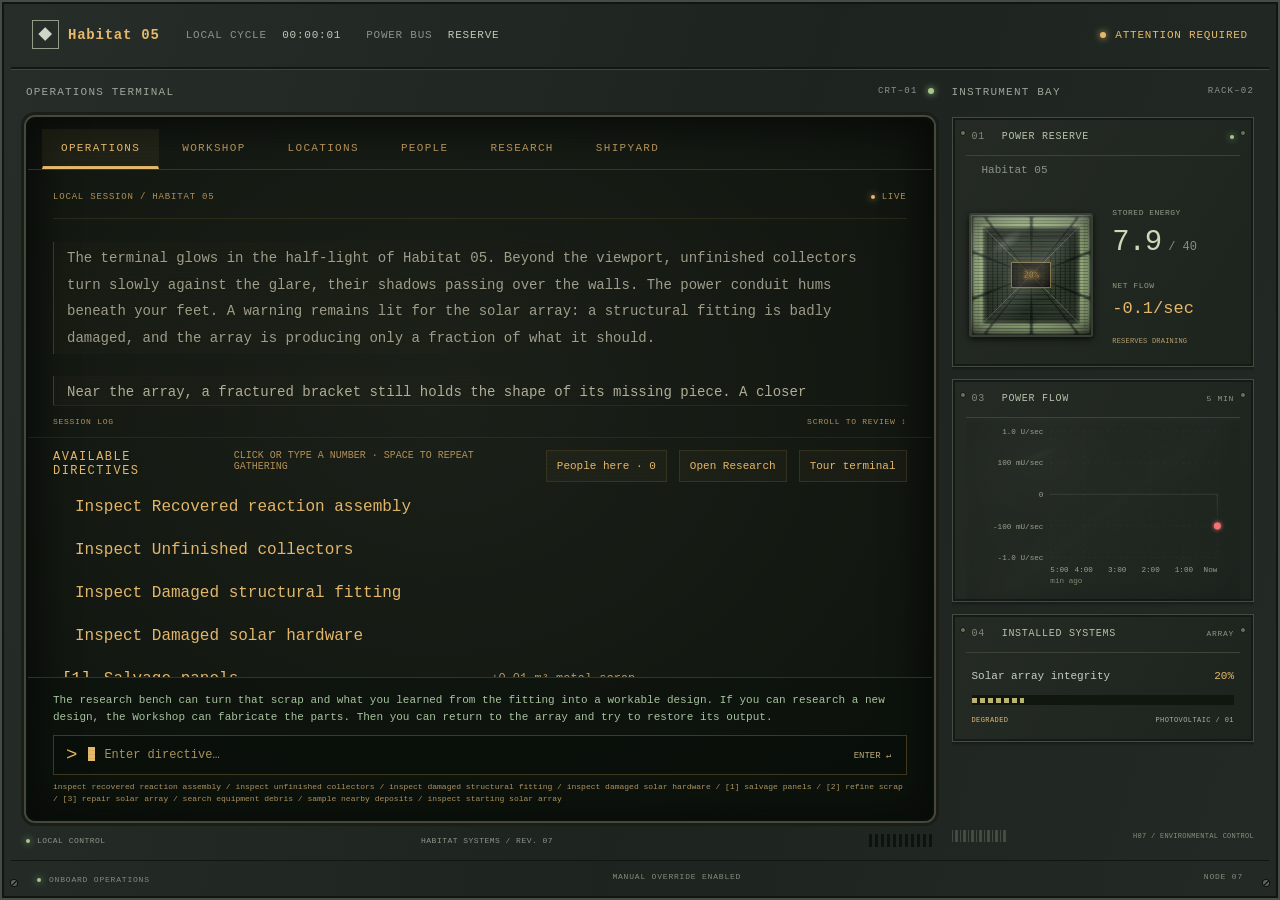
==== commit 1d15fa92: "UI updates for clarity" ====
--- a/index.html
+++ b/index.html
@@ -6,10 +6,9 @@
   <meta name="theme-color" content="#191d1c">
   <title>Habitat 05 — Operations Terminal</title>
   <link rel="stylesheet" href="./style.css">
-  
+  <script type="module" src="./js/app.js"></script>
 </head>
 <body>
-  <script type="module" src="./js/app.js"></script>
   <main class="console">
     <header class="status-header">
       <a class="habitat-mark" href="./" aria-label="Habitat 05 operations"><span class="habitat-icon" aria-hidden="true">◆</span> <strong id="current-location">Habitat 05</strong></a>
@@ -33,7 +32,7 @@
                 <button id="tour-start" type="button" class="people-shortcut">Tour terminal</button>
                 <button id="research-shortcut" type="button" class="people-shortcut">Open Research</button>
                 <button id="people-shortcut" type="button" class="people-shortcut">People here</button>
-                <div class="directive-heading"><h2 id="actions-heading">AVAILABLE DIRECTIVES</h2><span>CLICK OR TYPE A NUMBER</span></div>
+                <div class="directive-heading"><h2 id="actions-heading">AVAILABLE DIRECTIVES</h2><span>CLICK OR TYPE A NUMBER · SPACE TO REPEAT GATHERING</span></div>
                 <div id="player-actions" class="actions" tabindex="-1" role="group" aria-label="Available directives"></div>
                 <p id="research-opening-hint" class="research-opening-hint"></p>
               </section>
@@ -48,7 +47,20 @@
                 <div class="module-heading"><h3 id="storage-heading">01 <span>MATERIAL STORAGE</span></h3><span>CARGO</span></div>
                 <p id="inventory-location" class="local-store-label"></p>
                 <p id="cargo-summary" class="cargo-summary" role="status"></p>
-                <dl id="item-inventory" class="storage-readouts"></dl>
+                <div id="item-inventory" class="collapsible-list">
+                  <details class="collapsible-section" data-category="resource" open>
+                    <summary>Resources</summary>
+                    <dl class="storage-readouts" tabindex="0" aria-label="Resources in storage"></dl>
+                  </details>
+                  <details class="collapsible-section" data-category="component">
+                    <summary>Components</summary>
+                    <dl class="storage-readouts" tabindex="0" aria-label="Components in storage"></dl>
+                  </details>
+                  <details class="collapsible-section" data-category="product">
+                    <summary>Products</summary>
+                    <dl class="storage-readouts" tabindex="0" aria-label="Products in storage"></dl>
+                  </details>
+                </div>
                 <form id="discard-form" class="module-content discard-content">
                   <h4>Discard cargo</h4>
                   <label>Stored item<select id="discard-asset"></select></label>
--- a/style.css
+++ b/style.css
@@ -8,11 +8,35 @@
   --amber-dim:#b39159;
   --green:#a9c6a2;
   --muted:#89938d;
-  --border:#3b423d
+  --border:#3b423d;
+  --scrollbar-track:#11170f;
+  --scrollbar-thumb:#80683b
 }
 
 * {
-  box-sizing:border-box
+  box-sizing:border-box;
+  scrollbar-color:var(--scrollbar-thumb) var(--scrollbar-track);
+  scrollbar-width:thin
+}
+
+*::-webkit-scrollbar {
+  width:10px;
+  height:10px
+}
+
+*::-webkit-scrollbar-track {
+  background:linear-gradient(90deg,#0b100b,var(--scrollbar-track) 45%,#182018);
+  border:1px solid #30392f
+}
+
+*::-webkit-scrollbar-thumb {
+  background:linear-gradient(90deg,#57482c,var(--scrollbar-thumb) 48%,#5c4d30);
+  border:1px solid #aa8b50;
+  box-shadow:inset 0 0 4px #f1d18a55,0 0 5px #d9ae5533
+}
+
+*::-webkit-scrollbar-thumb:hover {
+  background:linear-gradient(90deg,#80673b,#aa8950 48%,#80673b)
 }
 
 body {
@@ -252,8 +276,6 @@
 
 .narrative-stream {
   overflow:auto;
-  scrollbar-width:thin;
-  scrollbar-color:#6e5c37 #11170f;
   padding:23px 5px 12px 0;
   flex:1;
   overflow-wrap:anywhere
@@ -379,12 +401,12 @@
 
 .directive-heading h2 {
   font-weight:normal;
-  font-size:9px;
+  font-size:12px;
   letter-spacing:.12em
 }
 
 .directive-heading>span {
-  font-size:8px;
+  font-size:10px;
   color:var(--amber-dim)
 }
 
@@ -400,27 +422,46 @@
   width:100%;
   border:1px solid transparent;
   background:transparent;
-  padding:5px 6px;
+  padding:8px 8px;
+  min-height:40px;
   color:var(--amber);
   text-align:left;
-  font-size:13px
+  font-size:16px
 }
 
 .hotkey {
-  font-size:13px;
+  font-size:16px;
   color:#f1c781
 }
 
 .actions small {
   margin-left:auto;
   color:#b59a66;
-  font-size:9px;
+  font-size:12px;
   white-space:nowrap
 }
 
 .actions button:hover:not(:disabled) {
   background:#e5b56813;
   border-color:#a8894d55
+}
+
+.actions button.repeat-ready:not(:disabled) {
+  background:#e5b56816;
+  border-color:#a8894d77
+}
+
+.actions button.repeating:not(:disabled) {
+  background:#a9c6a224;
+  border-color:var(--green);
+  color:#d3e8ce
+}
+
+.actions button.repeating::after {
+  content:'AUTO';
+  color:var(--green);
+  font-size:.7em;
+  letter-spacing:.08em
 }
 
 .actions button:disabled {
@@ -1224,8 +1265,6 @@
   .instrument-bay {
     min-height:0;
     overflow-y:auto;
-    scrollbar-width:thin;
-    scrollbar-color:#6e795f #1d241e;
     padding-bottom:8px;
   }
   .instrument {
@@ -1236,9 +1275,25 @@
 
 /* Catalog-driven inventory and fabrication controls. */
 #item-inventory { font-size:11px; }
-#item-inventory > div { gap:10px; }
+.collapsible-list { display:grid; gap:8px; }
+.collapsible-section { --section-color:var(--amber); border:1px solid #584c3566; background:#0c140d70; }
+.collapsible-section[data-category="component"] { --section-color:#a8c494; border-color:#52604799; }
+.collapsible-section[data-category="product"] { --section-color:#8fbec2; border-color:#4d676899; }
+.collapsible-section > summary { display:flex; align-items:center; gap:10px; min-height:44px; padding:9px 12px; color:var(--section-color); cursor:pointer; font-size:11px; letter-spacing:.09em; text-transform:uppercase; list-style:none; border-left:3px solid var(--section-color); }
+.collapsible-section > summary::-webkit-details-marker { display:none; }
+.collapsible-section > summary::before { content:"▸"; font-size:15px; line-height:1; }
+.collapsible-section[open] > summary::before { content:"▾"; }
+.collapsible-section > summary::after { content:"OPEN"; margin-left:auto; font-size:8px; color:var(--muted); }
+.collapsible-section[open] > summary::after { content:"CLOSE"; }
+.collapsible-section > summary:hover { background:#ffffff0a; }
+.collapsible-section > summary:focus-visible { outline:2px solid var(--amber); outline-offset:-3px; }
+.collapsible-section[open] > summary { border-bottom:1px solid #54604d66; }
+.collapsible-section > .storage-readouts { max-height:190px; overflow-y:auto; scrollbar-width:thin; padding:0 12px; }
+.collapsible-section > .storage-readouts:focus-visible { outline:2px solid var(--section-color); outline-offset:-3px; }
+#item-inventory .storage-readouts > div { gap:10px; }
+#item-inventory .storage-readouts > [hidden] { display:none; }
 #item-inventory dt { min-width:0; white-space:normal; }
-#item-inventory dd { flex-shrink:0; font-size:12px; color:var(--amber); }
+#item-inventory dd { flex-shrink:0; font-size:12px; color:var(--section-color); }
 .crafting-content { display:grid; gap:12px; font-size:12px; line-height:1.5; }
 .crafting-content select { width:100%; min-width:0; background:#141b17; color:#d7dfd6; border:1px solid var(--border); padding:9px 6px; font-size:12px; }
 #ingredient-slots { display:grid; gap:10px; }
@@ -1355,7 +1410,7 @@
 #map-view { font-size:12px; color:var(--amber); margin-left:auto; }
 .map-stage { flex:1 1 0; min-height:0; width:100%; position:relative; border:1px solid #435244; overflow:hidden; }
 #location-map { width:100%; height:100%; display:block; touch-action:none; }
-.map-controls { display:flex; gap:6px; }
+.map-controls { position:absolute; top:10px; right:10px; z-index:2; display:flex; gap:6px; }
 .map-controls button { box-shadow:0 2px 6px #000000aa; }
 #map-in, #map-out { min-width:36px; font-weight:bold; font-size:14px; line-height:1; display:inline-flex; align-items:center; justify-content:center; }
 #map-sidebar { position:absolute; inset:0 auto 0 0; width:240px; max-width:85%; background:#17231af5; border-right:1px solid #64745c; padding:14px; overflow:auto; box-shadow:4px 0 18px #0007; z-index:5; }
@@ -1545,3 +1600,14 @@
 #vc-runs input { width:auto; margin-right:8px; accent-color:var(--amber); }
 @media(max-width:1000px) { .shipyard-workstation { grid-template-columns:minmax(175px,30%) minmax(280px,1fr); } .yard-metrics { grid-column:1 / -1; } }
 @media(max-width:650px) { .shipyard-workstation,.vc-grid { grid-template-columns:1fr; } .yard-metrics { grid-column:auto; } .shipyard-panel { padding:12px; } }
+
+@media(min-width:2400px) and (min-height:1200px) {
+  .crt { height:min(1200px,calc(100dvh - 150px)); }
+  .directive-zone { max-height:440px; padding:20px 32px; }
+  .directive-heading h2 { font-size:16px; }
+  .directive-heading>span { font-size:14px; }
+  .actions { gap:6px; }
+  .actions button { min-height:56px; padding:10px 12px; font-size:22px; }
+  .hotkey { font-size:22px; }
+  .actions small { font-size:17px; }
+}
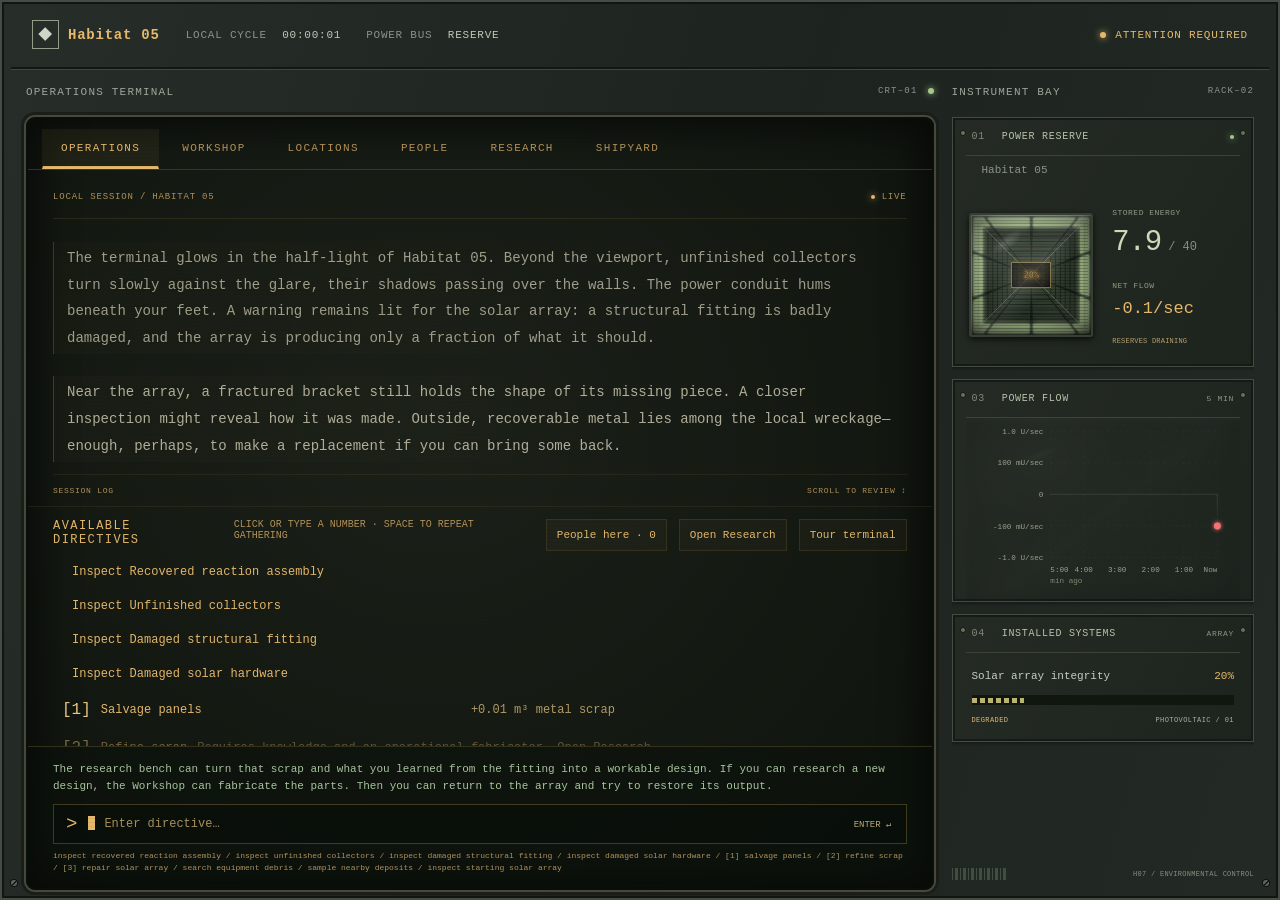
==== commit 9c033acd: "UI update" ====
--- a/index.html
+++ b/index.html
@@ -118,7 +118,6 @@
             <p id="command-help" class="command-help"></p>
           </section>
         </div>
-        <div class="terminal-bottom"><span><i class="status-light green" aria-hidden="true"></i> LOCAL CONTROL</span><span>HABITAT SYSTEMS / REV. 07</span><div class="vents" aria-hidden="true"></div></div>
       </section>
       <aside class="instrument-bay" aria-labelledby="instruments-heading">
         <div class="panel-label"><h2 id="instruments-heading">INSTRUMENT BAY</h2><span>RACK–02</span></div>
@@ -148,7 +147,6 @@
         <div class="rack-footer"><span class="rack-bars" aria-hidden="true"></span><span>H07 / ENVIRONMENTAL CONTROL</span></div>
       </aside>
     </div>
-    <footer class="console-footer"><span><i class="status-light green" aria-hidden="true"></i> ONBOARD OPERATIONS</span><span>MANUAL OVERRIDE ENABLED</span><span>NODE 07</span></footer>
   </main>
 </body>
 </html>
--- a/style.css
+++ b/style.css
@@ -195,6 +195,10 @@
   min-width:0
 }
 
+.terminal-housing {
+  padding-bottom:8px
+}
+
 .panel-label {
   height:31px;
   display:flex;
@@ -412,21 +416,21 @@
 
 .actions {
   display:grid;
-  gap:3px
+  gap:2px
 }
 
 .actions button {
   display:flex;
   align-items:center;
-  gap:13px;
+  gap:10px;
   width:100%;
   border:1px solid transparent;
   background:transparent;
   padding:8px 8px;
-  min-height:40px;
+  min-height:20px;
   color:var(--amber);
   text-align:left;
-  font-size:16px
+  font-size:12px
 }
 
 .hotkey {
@@ -543,34 +547,6 @@
   font-size:8px;
   color:#b09460;
   margin-top:6px
-}
-
-.terminal-bottom {
-  display:flex;
-  align-items:center;
-  justify-content:space-between;
-  gap:12px;
-  height:39px;
-  font-size:8px;
-  color:#8b9688;
-  letter-spacing:.06em
-}
-
-.terminal-bottom>span:first-child {
-  display:flex;
-  align-items:center;
-  gap:7px
-}
-
-.terminal-bottom .status-light {
-  width:4px;
-  height:4px
-}
-
-.vents {
-  width:65px;
-  height:13px;
-  background:repeating-linear-gradient(90deg,#0d130e 0,#0d130e 3px,transparent 3px,transparent 6px)
 }
 
 .instrument-bay {
@@ -1015,29 +991,6 @@
   font-size:11px
 }
 
-.console-footer {
-  min-height:38px;
-  padding:11px 26px;
-  display:flex;
-  justify-content:space-between;
-  gap:15px;
-  border-top:1px solid #101710;
-  color:#818d7c;
-  font-size:8px;
-  letter-spacing:.1em
-}
-
-.console-footer>span:first-child {
-  display:flex;
-  align-items:center;
-  gap:8px
-}
-
-.console-footer .status-light {
-  width:4px;
-  height:4px
-}
-
 @keyframes blink {
   50% {
     opacity:0
@@ -1129,7 +1082,7 @@
     grid-template-columns:minmax(0,1fr)
   }
   .crt {
-    height:710px
+    height:752px
   }
   .instrument-bay {
     display:grid;
@@ -1150,12 +1103,6 @@
   .resource-widget {
     max-width:150px
   }
-  .terminal-bottom {
-    height:42px
-  }
-  .console-footer>span:last-child {
-    display:none
-  }
 }
 
 @media(max-width:520px) {
@@ -1208,23 +1155,17 @@
   }
   .actions button {
     gap:9px;
-    font-size:12px;
+    font-size:18px;
     padding:10px 1px
   }
   .actions small {
     font-size:7px
   }
   .crt {
-    height:740px
+    height:782px
   }
   .command-line {
     padding:8px
-  }
-  .terminal-bottom>span:nth-child(2) {
-    font-size:6px
-  }
-  .vents {
-    width:38px
   }
   .instrument-bay {
     grid-template-columns:1fr
@@ -1234,11 +1175,6 @@
     gap:24px;
     justify-content:center;
     padding-inline:12px
-  }
-  .console-footer {
-    font-size:6px;
-    padding-inline:12px;
-    letter-spacing:.02em
   }
 }
 
@@ -1248,7 +1184,7 @@
     height:100dvh;
     min-height:620px;
     display:grid;
-    grid-template-rows:auto minmax(0,1fr) auto;
+    grid-template-rows:auto minmax(0,1fr);
   }
   .console-body {
     min-height:0;
@@ -1256,7 +1192,7 @@
   .terminal-housing {
     min-height:0;
     display:grid;
-    grid-template-rows:31px minmax(0,1fr) 39px;
+    grid-template-rows:31px minmax(0,1fr);
   }
   .crt {
     height:auto;
@@ -1607,7 +1543,7 @@
   .directive-heading h2 { font-size:16px; }
   .directive-heading>span { font-size:14px; }
   .actions { gap:6px; }
-  .actions button { min-height:56px; padding:10px 12px; font-size:22px; }
+  .actions button { min-height:56px; padding:10px 12px; font-size:18px; }
   .hotkey { font-size:22px; }
   .actions small { font-size:17px; }
 }
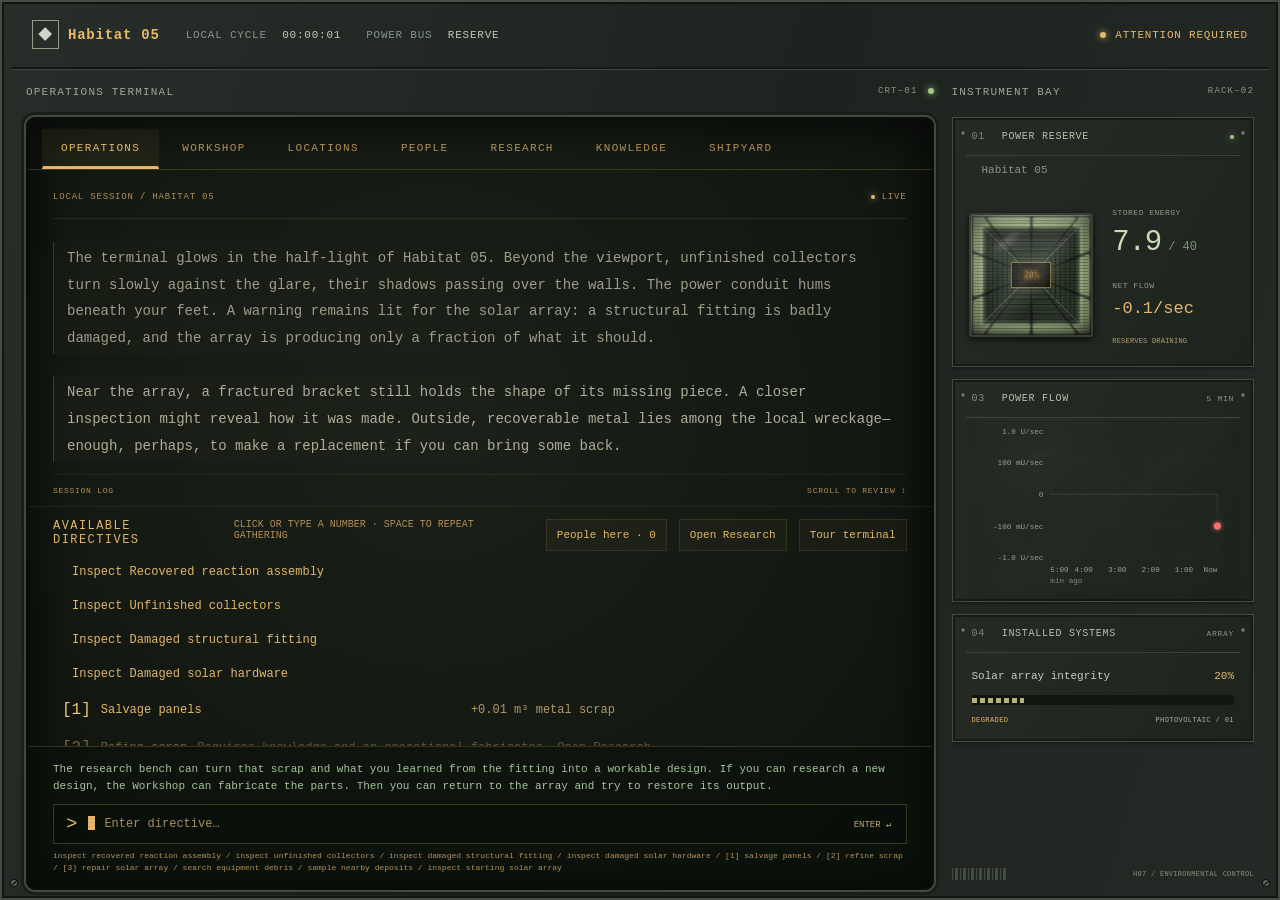
==== commit 44cabcb0: "updated files for content-editor app" ====
--- a/index.html
+++ b/index.html
@@ -40,6 +40,7 @@
             <section id="locations-panel" class="locations-panel" hidden></section>
             <section id="people-panel" class="people-panel" hidden></section>
             <section id="research-panel" class="research-panel" hidden></section>
+            <section id="knowledge-panel" class="research-panel knowledge-panel" hidden></section>
             <section id="shipyard-panel" class="shipyard-panel" hidden></section>
             <section id="workshop-panel" class="workshop-panel" hidden>
             <div class="workshop-layout">
--- a/style.css
+++ b/style.css
@@ -1422,8 +1422,11 @@
 .research-eyebrow { margin:0; font-size:10px; letter-spacing:.1em; color:var(--amber-dim); }
 .research-heading h2 { font-size:22px; font-weight:normal; color:var(--amber); margin:4px 0 0; }
 #research-location { color:var(--muted); font-size:11px; }
-.research-layout { display:grid; grid-template-columns:minmax(0,1fr) minmax(0,1fr); gap:24px; }
+.research-layout { display:grid; grid-template-columns:minmax(0,1fr) minmax(0,1fr); grid-template-rows:max-content 1fr; gap:24px; }
 .research-layout > * { min-width:0; }
+.research-workbench { grid-column:1; grid-row:1 / span 2; }
+.research-hint { grid-column:2; grid-row:1; align-self:start; }
+.research-notes { grid-column:2; grid-row:2; }
 .research-panel h3 { font-size:11px; letter-spacing:.09em; color:var(--amber-dim); text-transform:uppercase; margin:0 0 14px; }
 .research-panel h4 { color:var(--amber); font-size:13px; font-weight:normal; margin:0 0 6px; }
 .research-panel p { margin:8px 0; overflow-wrap:anywhere; }
@@ -1445,12 +1448,11 @@
 .research-panel [hidden] { display:none!important; }
 #research-cost { color:var(--amber); }
 #research-reason { color:var(--muted); font-size:12px; min-height:3em; }
-.research-hint { margin-top:24px; padding:16px; background:#9cb88d09; border-left:2px solid #7c9567; }
+.research-hint { padding:16px; background:#9cb88d09; border-left:2px solid #7c9567; }
 .research-hint h3 { color:var(--green); margin:0; }
 .research-discovery { border-left:2px solid #806d3950; padding:0 0 0 12px; margin:0 0 20px; }
 .research-discovery p { font-size:12px; }
 .research-family { display:inline-block; margin:0 6px 6px 0; padding:3px 7px; background:#9cb88d09; color:var(--green); font-size:10px; }
-.research-notes > section + section { border-top:1px solid #806d3940; padding-top:22px; margin-top:24px; }
 #research-journal { list-style:none; padding:0; margin:12px 0; max-height:520px; overflow:auto; scrollbar-width:thin; }
 #research-journal li { padding:16px 0; border-top:1px solid #806d392a; }
 #research-journal small { font-size:10px; color:var(--muted); }
@@ -1458,7 +1460,7 @@
 .research-learned { color:var(--green); }
 .research-opening-hint { clear:both; font-size:11px; line-height:1.6; color:var(--muted); padding-top:10px; margin:0; }
 .actions button > span { flex-shrink:0; }
-@container (max-width:620px) { .research-layout { grid-template-columns:1fr; } }
+@container (max-width:620px) { .research-layout { grid-template-columns:1fr; grid-template-rows:none; } .research-hint,.research-workbench,.research-notes { grid-column:1; grid-row:auto; } }
 @media (max-width:600px) { .research-panel { padding:16px 12px; } .research-sample { grid-template-columns:20px minmax(0,1fr); } .research-sample small { grid-column:2; } }
 :root { --cargo-warning: #e8b876; }
 .cargo-summary { margin: 12px 16px; font-size: 12px; line-height: 1.6; overflow-wrap: anywhere; }
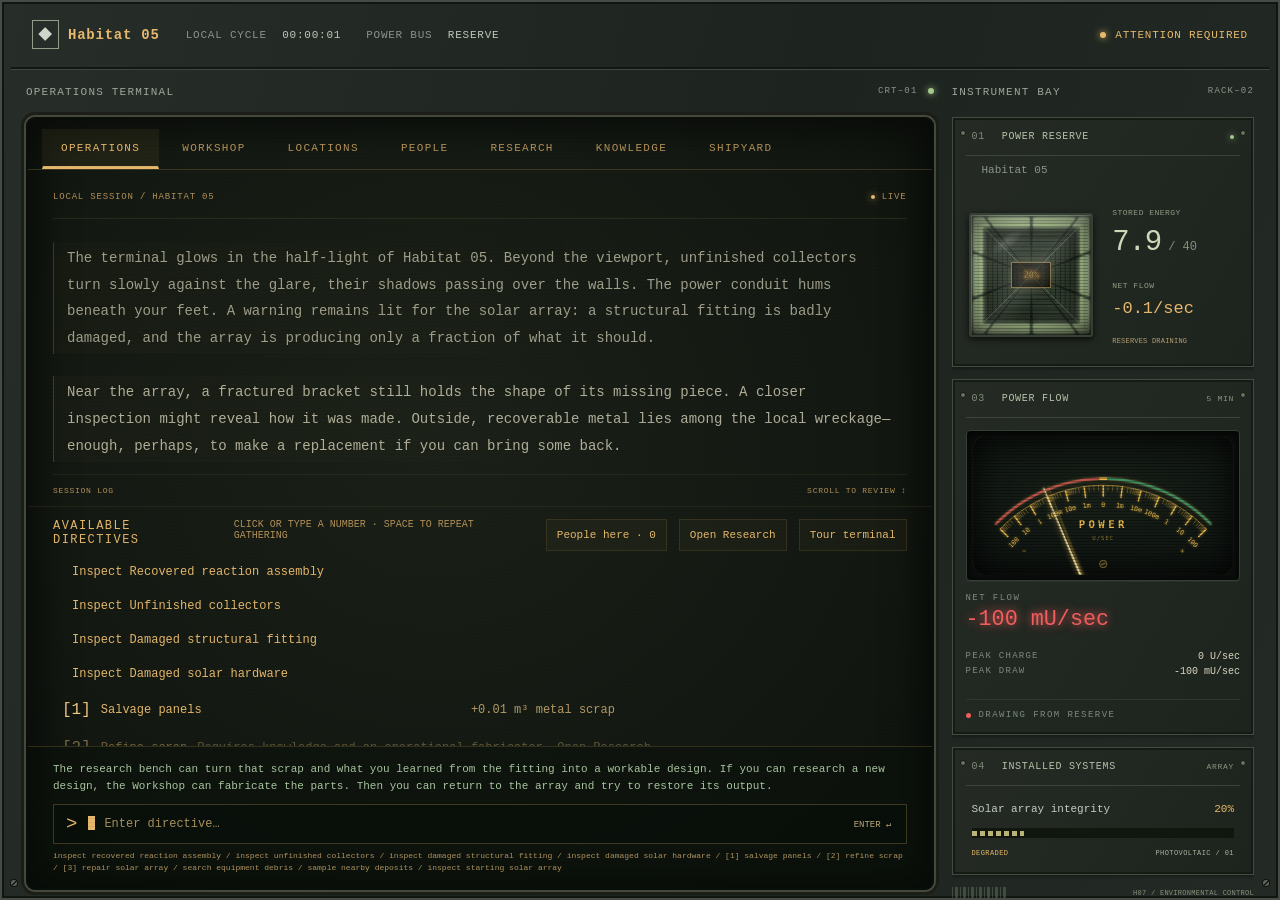
==== commit f1ae3e8d: "added new power widget" ====
--- a/index.html
+++ b/index.html
@@ -139,7 +139,8 @@
         </section>
         <section class="instrument flow-module" aria-labelledby="flow-heading">
           <div class="module-heading"><h3 id="flow-heading">03 <span>POWER FLOW</span></h3><span>5 MIN</span></div>
-          <div id="power-flow-widget" aria-label="Net power flow over the last five minutes"></div>
+          <p id="wattmeter-description" class="sr-only">Live net power flow in units per second. The needle points right while charging and left while drawing from the reserve. Peaks cover the last five minutes.</p>
+          <div id="wattmeter-widget" role="group" aria-label="Live power flow meter" aria-describedby="wattmeter-description"></div>
         </section>
         <section class="instrument" aria-labelledby="systems-heading">
           <div class="module-heading"><h3 id="systems-heading">04 <span>INSTALLED SYSTEMS</span></h3><span>ARRAY</span></div>
--- a/style.css
+++ b/style.css
@@ -950,45 +950,45 @@
   opacity:.4
 }
 
-#power-flow-widget {
-  position:relative;
+#wattmeter-widget {
   width:100%;
-  height:auto;
-  aspect-ratio:3 / 2;
-  min-height:170px;
-  overflow:hidden
-}
-
-#power-flow-widget .pfw-card {
-  --pfw-text-dim:#94a589;
-  --pfw-grid:#91a17b18;
+  min-width:0
+}
+
+#wattmeter-widget .wmw-card {
+  max-width:none;
+  padding:0 0 14px;
   border:0;
   border-radius:0;
-  padding:6px 0 10px;
   background:transparent;
   box-shadow:none;
-  font-family:inherit;
-  height:100%;
-  display:flex;
-  flex-direction:column
-}
-
-#power-flow-widget .pfw-header,#power-flow-widget .pfw-readout,#power-flow-widget .pfw-y-axis-title {
+  font-family:inherit
+}
+
+#wattmeter-widget .wmw-card::before,#wattmeter-widget .wmw-card::after,
+#wattmeter-widget .wmw-header {
   display:none
 }
 
-#power-flow-widget .pfw-chart-wrap {
-  flex:1;
-  min-height:0;
-  margin:0
-}
-
-#power-flow-widget .pfw-chart-wrap svg {
-  height:100%
-}
-
-#power-flow-widget .pfw-axis-label {
-  font-size:11px
+#wattmeter-widget .wmw-dial {
+  margin-top:12px;
+  padding:5px
+}
+
+#wattmeter-widget .wmw-readout {
+  grid-template-columns:minmax(0,1fr);
+  gap:10px;
+  margin-top:12px
+}
+
+#wattmeter-widget .wmw-value {
+  font-size:clamp(17px,1.7vw,23px)
+}
+
+#wattmeter-widget .wmw-peaks {
+  grid-template-columns:minmax(0,1fr) auto;
+  gap:4px 8px;
+  text-align:right
 }
 
 @keyframes blink {
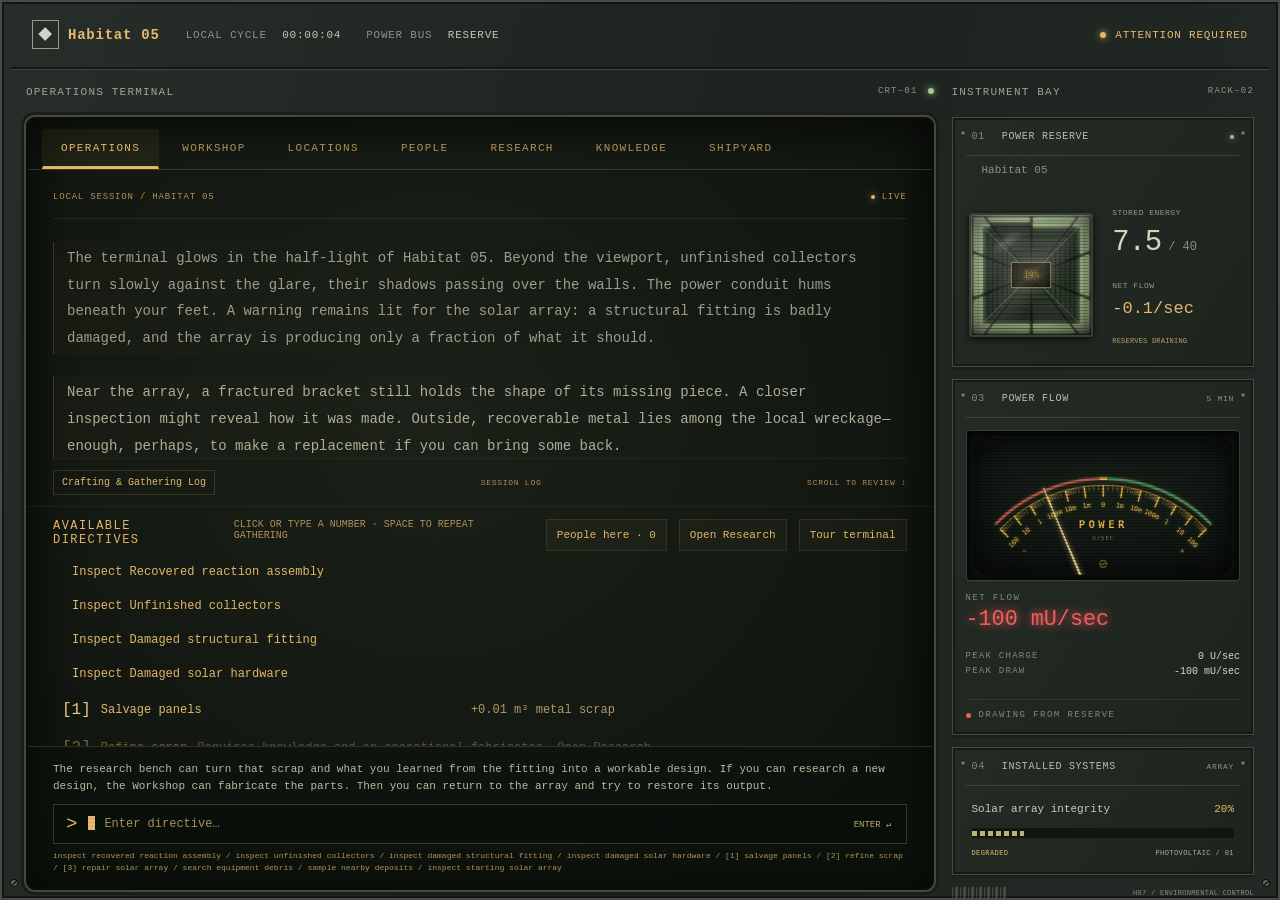
==== commit 73b3bffe: "new system and UI update First procedural content introduced. Still needs lots of balancing." ====
--- a/index.html
+++ b/index.html
@@ -49,6 +49,7 @@
                 <p id="inventory-location" class="local-store-label"></p>
                 <p id="cargo-summary" class="cargo-summary" role="status"></p>
                 <div id="item-inventory" class="collapsible-list">
+                  <p class="item-storage-hint">Click to select an item. Double-click to inspect it, or press Enter while focused.</p>
                   <details class="collapsible-section" data-category="resource" open>
                     <summary>Resources</summary>
                     <dl class="storage-readouts" tabindex="0" aria-label="Resources in storage"></dl>
@@ -76,6 +77,7 @@
                 </form>
               </section>
               <div class="workshop-actions">
+                <div class="workshop-action-modules">
                 <section class="instrument crafting-module" aria-labelledby="crafting-heading">
                   <div class="module-heading"><h3 id="crafting-heading">02 <span>FABRICATION &amp; ASSEMBLY</span></h3></div>
                   <div class="module-content crafting-content">
@@ -104,6 +106,7 @@
                     <p id="transfer-reason" role="status"></p>
                   </form>
                 </section>
+                </div>
               </div>
             </div>
             </section>
--- a/style.css
+++ b/style.css
@@ -7,6 +7,9 @@
   --amber:#e6b86b;
   --amber-dim:#b39159;
   --green:#a9c6a2;
+  --phosphor-blue:#8fbec2;
+  --phosphor-red:#f18575;
+  --phosphor-red-bright:#ffa394;
   --muted:#89938d;
   --border:#3b423d;
   --scrollbar-track:#11170f;
@@ -907,6 +910,56 @@
   color:#c3ceba
 }
 
+.item-label-button { padding:0; border:0; background:transparent; color:inherit; font:inherit; text-align:left; cursor:pointer; }
+.item-label-button:hover,.item-selected .item-label-button { color:var(--amber); }
+.item-label-button:focus-visible { outline:2px solid var(--amber); outline-offset:3px; }
+#item-inventory [data-item] { cursor:pointer; padding-inline:6px; }
+#item-inventory .item-selected { background:#e5b56814; box-shadow:inset 3px 0 0 var(--amber); }
+.item-storage-hint { padding:0 12px; color:#9da78e; font-size:10px; }
+.item-context { position:absolute; inset:0; z-index:2; box-sizing:border-box; overflow:auto; overscroll-behavior:contain; scrollbar-width:thin; color:#d2ddc3; background:#131a12; border:1px solid #839669; padding:18px; font:inherit; box-shadow:0 0 18px #090e08; }
+.item-context[hidden] { display:none; }
+.item-context-scan { display:none; position:absolute; inset:0; z-index:3; overflow:hidden; pointer-events:none; }
+.item-context-opening .item-context { animation:item-context-reveal 640ms linear both; }
+.item-context-opening .item-context-scan { display:block; }
+.item-context-scan::after {
+  content:""; position:absolute; left:0; right:0; height:24px; transform:translateY(-100%);
+  background:linear-gradient(to bottom,transparent,#b5d68418 65%,#d3efb7cc 94%,#efffcf);
+  filter:drop-shadow(0 0 5px #b5d684);
+  animation:item-context-sweep 640ms linear both;
+}
+@keyframes item-context-reveal { from { clip-path:inset(0 0 100% 0); } to { clip-path:inset(0); } }
+@keyframes item-context-sweep { from { top:0; } to { top:100%; } }
+@media(prefers-reduced-motion:reduce) {
+  .item-context-opening .item-context { animation:none; }
+  .item-context-opening .item-context-scan { display:none; }
+}
+.item-context-header > div { min-width:0; }
+#item-context-close { flex-shrink:0; }
+.item-context-header,.item-journal-heading { display:flex; justify-content:space-between; align-items:flex-start; gap:16px; }
+.item-context h2,.item-context h3,.item-entry-section h4 { color:var(--amber); overflow-wrap:anywhere; }
+.item-context button,.item-context select,.item-journal button,.item-journal input,.item-journal select { font:inherit; color:#d2ddc3; background:#20291b; border:1px solid #546145; padding:7px 10px; max-width:100%; }
+.item-context button,.item-journal button { cursor:pointer; }
+.item-context button:disabled,.item-journal button:disabled { cursor:default; opacity:.6; }
+.item-context button:focus-visible,.item-journal :focus-visible { outline:2px solid var(--amber); outline-offset:3px; }
+.item-entry-section { border-top:1px solid #3b4437; margin-top:18px; padding-top:4px; }
+.item-entry-section ul { padding-left:20px; }
+.item-entry-section li { margin:10px 0; overflow-wrap:anywhere; }
+.item-context .item-reference,.item-journal .item-reference { display:inline; width:auto; min-height:0; padding:0; border:0; background:transparent; color:var(--amber); text-decoration:underline; text-underline-offset:3px; text-align:left; }
+.item-recipe-bill { font-size:11px; line-height:1.8; color:#b6c3a6; }
+.item-summary { line-height:1.7; }
+.item-context label,.item-journal label { display:flex; flex-direction:column; gap:7px; }
+#item-context-installation { border-top:1px solid #546145; padding-top:8px; }
+#item-context-result { color:var(--amber); }
+.item-journal { margin-top:24px; border-top:1px solid #546145; padding-top:14px; }
+.knowledge-panel .item-journal-heading > button { width:auto; flex-shrink:0; }
+.knowledge-panel .item-journal-heading > h3 { white-space:nowrap; }
+.item-journal-filters { display:grid; grid-template-columns:2fr 1fr; gap:14px; margin:12px 0 18px; }
+.item-journal-layout { display:grid; grid-template-columns:minmax(150px,1fr) minmax(0,3fr); gap:20px; align-items:start; }
+#item-journal-list { display:flex; flex-direction:column; gap:5px; max-height:430px; overflow:auto; padding:4px; }
+#item-journal-list button { text-align:left; }
+#item-journal-list button[aria-pressed="true"] { border-color:var(--amber); color:var(--amber); }
+@media(max-width:600px) { .item-journal-layout,.item-journal-filters { grid-template-columns:1fr; } #item-journal-list { max-height:180px; } .item-context { padding:14px; } .storage-readouts>div { gap:5px; } }
+
 .storage-readouts dt>span {
   display:block;
   font-size:8px;
@@ -1214,7 +1267,7 @@
 .collapsible-list { display:grid; gap:8px; }
 .collapsible-section { --section-color:var(--amber); border:1px solid #584c3566; background:#0c140d70; }
 .collapsible-section[data-category="component"] { --section-color:#a8c494; border-color:#52604799; }
-.collapsible-section[data-category="product"] { --section-color:#8fbec2; border-color:#4d676899; }
+.collapsible-section[data-category="product"] { --section-color:var(--phosphor-blue); border-color:#4d676899; }
 .collapsible-section > summary { display:flex; align-items:center; gap:10px; min-height:44px; padding:9px 12px; color:var(--section-color); cursor:pointer; font-size:11px; letter-spacing:.09em; text-transform:uppercase; list-style:none; border-left:3px solid var(--section-color); }
 .collapsible-section > summary::-webkit-details-marker { display:none; }
 .collapsible-section > summary::before { content:"▸"; font-size:15px; line-height:1; }
@@ -1236,6 +1289,15 @@
 #ingredient-slots label { display:grid; gap:4px; }
 #ingredient-slots label > span { text-transform:capitalize; color:var(--muted); }
 #craft-preview { color:var(--amber); overflow-wrap:anywhere; }
+#craft-preview button { font:inherit; line-height:inherit; padding:0; border:0; background:transparent; text-align:inherit; }
+#craft-preview .craft-missing { color:var(--phosphor-red); text-shadow:0 0 3px #f1857540; transition:color .12s ease,text-shadow .12s ease; }
+#craft-preview .craft-missing:hover,
+#craft-preview .craft-missing:focus-visible { color:var(--phosphor-red-bright); text-shadow:0 0 5px #f1857560; }
+#craft-preview button.craft-missing { cursor:pointer; }
+#craft-preview button.craft-missing:hover,
+#craft-preview button.craft-missing:focus-visible { text-decoration:underline; text-underline-offset:3px; }
+#craft-preview button.craft-missing:focus-visible { outline:1px solid var(--phosphor-red-bright); outline-offset:2px; }
+@media (prefers-reduced-motion:reduce) { #craft-preview .craft-missing { transition:none; } }
 #craft-requirement, #installed-products { color:var(--muted); }
 #craft-button { padding:10px; background:#303e31; color:#d7dfd6; border:1px solid #6e795f; }
 #craft-button:disabled { opacity:.5; cursor:not-allowed; }
@@ -1285,6 +1347,17 @@
   .directive-zone { max-height:130px; }
 }
 .narrative-stream { overflow-anchor:none; }
+.stream-viewport { position:relative; flex:1; min-height:0; min-width:0; }
+.stream-viewport > .narrative-stream { position:absolute; inset:0; }
+.stream-viewport > [hidden] { display:none!important; }
+.crafting-stream { background:#10170f; }
+.stream-footer { align-items:center; flex-wrap:wrap; }
+#activity-log-toggle {
+  padding:6px 8px; border:1px solid #806d395c; background:transparent;
+  color:var(--amber); font:inherit; font-size:10px; cursor:pointer;
+}
+#activity-log-toggle:hover { background:#e5b56810; }
+.activity-log-empty { color:var(--amber-dim); font-size:12px; }
 .workshop-panel { padding:20px; scrollbar-width:thin; }
 .workshop-layout {
   display:grid;
@@ -1293,11 +1366,16 @@
   gap:16px;
 }
 .workshop-actions {
+  position:relative;
+  min-width:0;
+}
+.workshop-action-modules {
   display:flex;
   flex-direction:column;
   gap:16px;
   min-width:0;
 }
+.workshop-action-modules[inert] { visibility:hidden; }
 .workshop-layout .instrument { min-width:0; }
 .workshop-layout .module-heading { flex-wrap:wrap; gap:8px; }
 .command-zone { min-height:0; border-top:1px solid #806d395c; background:#080f0870; }
@@ -1356,6 +1434,7 @@
 #map-close { display:block; margin-left:auto; }
 #map-owner { color:var(--muted); }
 .map-legend { font-size:11px; color:var(--muted); line-height:1.6; margin:8px 0 0; flex-shrink:0; }
+.map-current-legend { color:var(--phosphor-blue); }
 .transfer-content { display:grid; grid-template-columns:1fr 1fr; gap:10px; font-size:12px; line-height:1.5; padding:14px 6px 18px; }
 .transfer-content label { display:flex; flex-direction:column; gap:5px; font-size:12px; min-width:0; color:var(--muted); }
 .transfer-content select, .transfer-content input { min-width:0; width:100%; background:#141b17; color:#d7dfd6; border:1px solid var(--border); padding:9px 6px; font-size:12px; }
@@ -1400,6 +1479,14 @@
 .people-error:empty { display:none; }
 .people-error { color:#efa08a; font-size:12px; line-height:1.6; padding:12px 20px; border-top:1px solid #806d3940; }
 .people-shortcut { float:right; font-size:11px; margin:0 0 8px 12px; padding:6px 10px; min-height:32px; }
+.ui-tour-start-nudge { animation:tour-terminal-nudge 2.8s ease-in-out infinite; }
+@keyframes tour-terminal-nudge {
+  0%,100% { box-shadow:0 0 0 0 #e5b56800; border-color:#806d3940; }
+  50% { box-shadow:0 0 0 4px #e5b56855; border-color:var(--amber); }
+}
+@media (prefers-reduced-motion:reduce) {
+  .ui-tour-start-nudge { border-color:var(--amber); box-shadow:0 0 0 4px #e5b56855; }
+}
 .conversation-resume { font-size:11px; padding:6px 10px; min-height:32px; margin-bottom:6px; }
 .conversation-resume[hidden],.people-panel [hidden] { display:none!important; }
 .crt:has(#people-panel:not([hidden])) .conversation-resume { display:none; }
@@ -1499,17 +1586,20 @@
 .shipyard-panel h3,.vessel-controls h3 { font-size:11px; letter-spacing:.08em; color:var(--amber-dim); margin:0 0 12px; }
 .yard-palette { max-height:610px; overflow:auto; }
 .yard-palette h4 { color:var(--green); font-size:11px; margin:14px 0 6px; }
-.yard-palette button { display:block; width:100%; text-align:left; white-space:pre-line; line-height:1.5; margin:5px 0; }
+.yard-palette button { display:block; width:100%; text-align:left; white-space:pre-line; line-height:1.5; margin:5px 0; user-select:none; }
 .shipyard-panel button,.shipyard-panel input,.shipyard-panel select { font:inherit; color:#d6e0d1; background:#1b2920; border:1px solid #607660; padding:8px; min-height:36px; }
 .shipyard-panel button { cursor:pointer; }
 .shipyard-panel button[aria-pressed=true] { border-color:var(--amber); color:var(--amber); }
 .shipyard-panel button:disabled { opacity:.45; cursor:default; }
 .yard-dock { display:flex; flex-direction:column; gap:10px; }
-.yard-toolbar,.yard-edit,#yard-place { display:flex; flex-wrap:wrap; align-items:end; gap:7px; }
+.yard-toolbar,.yard-edit { display:flex; flex-wrap:wrap; align-items:end; gap:7px; }
 .yard-toolbar button { flex:1 1 auto; }
 #yard-canvas { width:100%; height:360px; min-height:240px; display:block; background:#101b17; border:1px solid #526451; touch-action:none; }
 .yard-dock label,.yard-metrics label,.vessel-controls label { display:grid; gap:4px; color:var(--muted); min-width:0; }
-.yard-dock input { width:65px; }
+#yard-selected,#yard-help,#yard-preview { margin:0; }
+#yard-help { color:var(--muted); font-size:11px; }
+#yard-preview { min-height:1.5em; color:#f18575; }
+#yard-preview[data-valid=true] { color:#73d496; }
 .yard-edit select { max-width:190px; }
 .yard-metrics { overflow:auto; }
 #yard-metrics { white-space:pre-line; color:var(--green); line-height:1.75; }
@@ -1517,6 +1607,15 @@
 .yard-metrics input,.yard-metrics button { width:100%; box-sizing:border-box; margin:6px 0; }
 .vessel-controls { flex:0 1 auto; min-height:0; max-height:40%; overflow:auto; border-top:1px solid #607660; padding:10px 0 0; line-height:1.55; font-size:12px; }
 .vessel-controls #vc-empty { margin:0; }
+.drone-map-panel { position:absolute; inset:0 0 0 auto; width:min(380px,95%); max-height:none; box-sizing:border-box; padding:14px; background:#17231af7; border:1px solid #64745c; z-index:6; overflow:auto; }
+.drone-map-panel[hidden] { display:none; }
+.drone-map-panel label { margin:10px 0; }
+.drone-map-panel fieldset { margin:12px 0; border:1px solid #526451; min-width:0; }
+.drone-map-panel .vc-grid { grid-template-columns:1fr; }
+.drone-map-panel input[type=checkbox] { width:auto; }
+.drone-map-panel button { margin:4px 6px 4px 0; }
+.drone-map-panel #vc-close { float:right; }
+@media(max-width:600px) { .drone-map-panel { width:100%; } }
 .ui-tour-highlight { outline:3px solid var(--amber)!important; outline-offset:3px; box-shadow:0 0 0 6px #e6b86b33; }
 .ui-tour[hidden] { display:none; }
 .ui-tour { position:fixed; z-index:100; width:min(340px,calc(100vw - 24px)); max-height:calc(100dvh - 24px); overflow:auto; padding:16px; background:#17231a; color:var(--green); border:2px solid var(--amber); box-shadow:0 12px 40px #000c; font-size:12px; line-height:1.55; }
@@ -1549,3 +1648,7 @@
   .hotkey { font-size:22px; }
   .actions small { font-size:17px; }
 }
+/* The text list keeps dense starting charts usable alongside the fixed map. */
+.map-destinations { display:flex; flex-wrap:wrap; gap:.4rem; margin:.6rem 0; max-height:84px; overflow:auto; flex-shrink:0; }
+.map-destinations button { font-size:.75rem; }
+.locations-panel:has(#vessel-controls:not([hidden])) .map-destinations { display:none; }
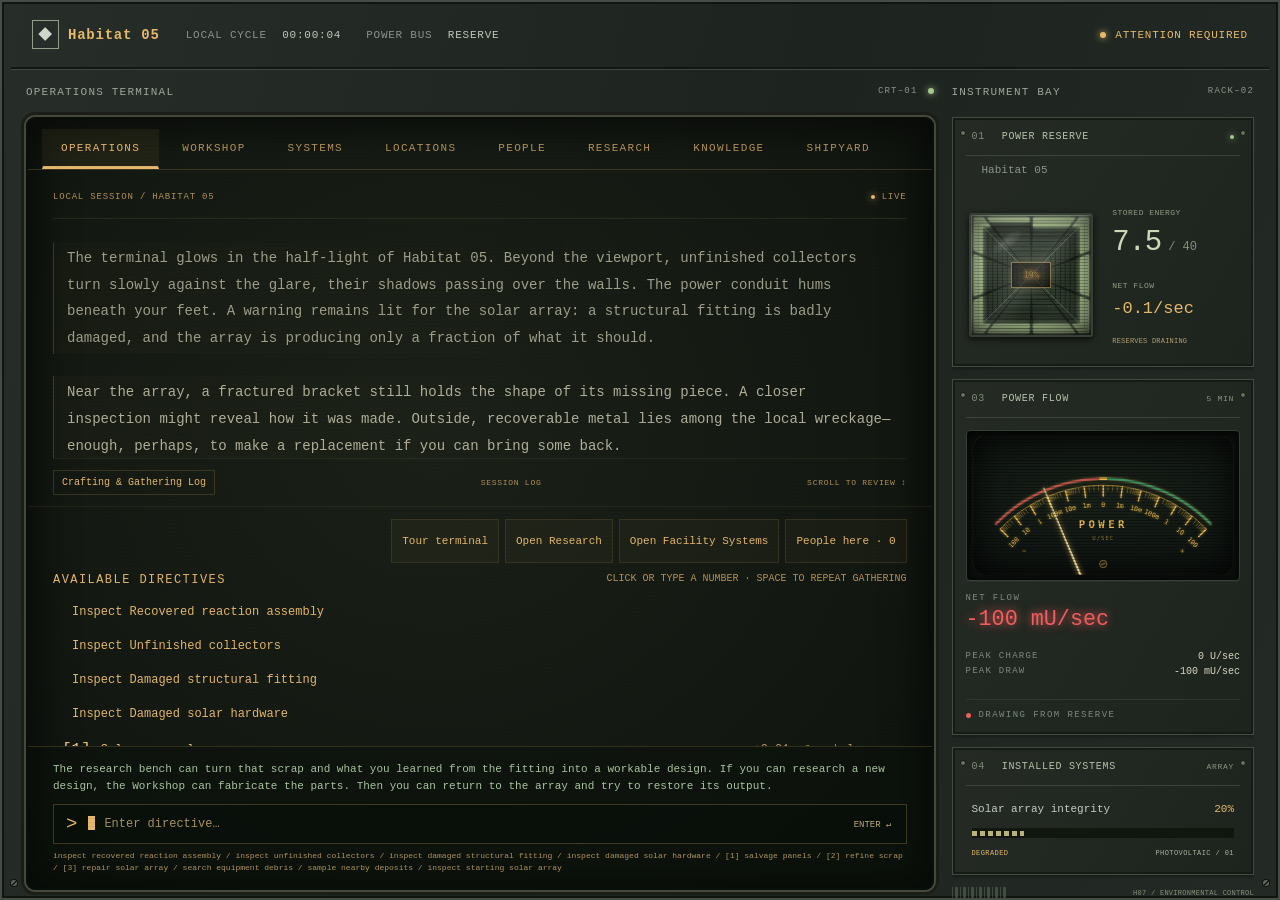
==== commit 4d80f2a8: "Implemented Systems Tab" ====
--- a/index.html
+++ b/index.html
@@ -29,14 +29,18 @@
                 <div class="stream-footer"><span>SESSION LOG</span><span>SCROLL TO REVIEW <span aria-hidden="true">↕</span></span></div>
               </div>
               <section class="directive-zone" aria-labelledby="actions-heading">
+                <div class="terminal-shortcuts">
                 <button id="tour-start" type="button" class="people-shortcut">Tour terminal</button>
                 <button id="research-shortcut" type="button" class="people-shortcut">Open Research</button>
+                <button id="facility-systems-shortcut" type="button" class="people-shortcut">Open Facility Systems</button>
                 <button id="people-shortcut" type="button" class="people-shortcut">People here</button>
+                </div>
                 <div class="directive-heading"><h2 id="actions-heading">AVAILABLE DIRECTIVES</h2><span>CLICK OR TYPE A NUMBER · SPACE TO REPEAT GATHERING</span></div>
                 <div id="player-actions" class="actions" tabindex="-1" role="group" aria-label="Available directives"></div>
                 <p id="research-opening-hint" class="research-opening-hint"></p>
               </section>
             </section>
+            <section id="systems-panel" class="facility-systems-panel" hidden></section>
             <section id="locations-panel" class="locations-panel" hidden></section>
             <section id="people-panel" class="people-panel" hidden></section>
             <section id="research-panel" class="research-panel" hidden></section>
--- a/style.css
+++ b/style.css
@@ -1652,3 +1652,73 @@
 .map-destinations { display:flex; flex-wrap:wrap; gap:.4rem; margin:.6rem 0; max-height:84px; overflow:auto; flex-shrink:0; }
 .map-destinations button { font-size:.75rem; }
 .locations-panel:has(#vessel-controls:not([hidden])) .map-destinations { display:none; }
+
+/* Systems is a supervisory CRT surface. Operating forms remain in their owner tabs. */
+.facility-systems-panel { container-type:inline-size; padding:18px; color:#c4cdc6; font-size:13px; line-height:1.6; }
+.facility-systems-panel h2,.facility-systems-panel h3,.facility-systems-panel h4 { font-weight:normal; color:var(--amber); }
+.facility-systems-panel h2 { font-size:20px; }
+.facility-systems-panel h3 { font-size:14px; }
+.facility-systems-panel h4 { font-size:12px; text-transform:uppercase; letter-spacing:.07em; }
+.fs-heading { display:flex; justify-content:space-between; align-items:start; gap:14px; border-bottom:1px solid var(--border); padding-bottom:14px; }
+.fs-eyebrow,.fs-location,.fs-flow-caption { font-size:11px; letter-spacing:.06em; color:#aab7ab; }
+.fs-location { margin-top:4px; }
+.fs-system-status { font-size:12px; color:var(--green); white-space:nowrap; }
+.fs-system-status[data-status="ATTENTION"],.fs-system-status[data-status="RESTRICTED"] { color:var(--amber); }
+.fs-system-status[data-status="UNAVAILABLE"] { color:var(--phosphor-red); }
+.fs-telemetry { padding:12px 0; display:grid; gap:5px; border-bottom:1px solid var(--border); font-size:12px; }
+.fs-telemetry p { overflow-wrap:anywhere; }
+.fs-message:not(:empty) { border:1px solid var(--border); padding:12px; margin-top:14px; color:var(--amber); }
+.fs-layout { display:grid; grid-template-columns:minmax(0,1fr); gap:18px; margin-top:16px; align-items:start; }
+.fs-schematic { background:#0b140f; border:1px solid #5c6e60; min-width:0; padding:12px; }
+.fs-screen-heading { display:flex; flex-wrap:wrap; justify-content:space-between; gap:6px; border-bottom:1px solid #405647; padding-bottom:8px; }
+.fs-screen-heading span { color:#aab7ab; font-size:10px; }
+.fs-zone { position:relative; margin-top:18px; min-width:0; }
+.fs-zone h4 { padding:0 0 8px 20px; }
+.fs-brackets { position:absolute; inset:0; width:100%; height:100%; pointer-events:none; color:#718c78; }
+.fs-brackets path { fill:none; stroke:currentColor; stroke-width:1; stroke-dasharray:4 3; vector-effect:non-scaling-stroke; }
+.fs-machine-grid { position:relative; display:grid; grid-template-columns:repeat(2,minmax(0,1fr)); gap:12px; padding-left:20px; }
+.facility-systems-panel button,.facility-systems-panel select { font:inherit; color:#c4cdc6; background:#131f17; border:1px solid #6b806c; border-radius:0; padding:9px 11px; min-height:44px; max-width:100%; cursor:pointer; }
+.facility-systems-panel button:hover { border-color:var(--amber); background:#20291c; }
+.facility-systems-panel .fs-machine { display:flex; flex-direction:column; gap:4px; width:100%; min-width:0; text-align:left; border:1px solid #6b806c; background:#0f1b13; padding:12px; position:relative; }
+.fs-machine strong { color:#d2ddce; font-size:14px; font-weight:normal; overflow-wrap:anywhere; }
+.fs-machine-state { color:var(--green); font-size:12px; letter-spacing:.09em; }
+.fs-machine[data-status="BLOCKED"] .fs-machine-state,.fs-machine[data-status="DAMAGED"] .fs-machine-state { color:var(--phosphor-red); }
+.fs-machine[data-status="DISABLED"] { border-style:dashed; }
+.fs-machine[data-status="DISABLED"] .fs-machine-state { color:var(--amber); }
+.facility-systems-panel .fs-machine[aria-pressed="true"] { border-color:var(--amber); box-shadow:inset 3px 0 var(--amber); background:#242418; }
+.fs-machine-provision { color:var(--phosphor-blue); font-size:12px; overflow-wrap:anywhere; }
+.fs-machine-activity,.fs-machine-condition { color:#aab7ab; font-size:11px; }
+.fs-legend { border-top:1px solid #405647; margin-top:18px; padding-top:12px; font-size:11px; color:#aab7ab; }
+.fs-inspect { margin-top:10px; }
+.fs-detail { border:1px solid var(--border); background:#111a12; padding:16px; min-width:0; overflow-wrap:anywhere; }
+.fs-detail h3 { font-size:18px; margin:5px 0 12px; }
+.fs-purpose { color:#c4cdc6; }
+.fs-detail-section { margin-top:18px; border-top:1px solid var(--border); padding-top:10px; }
+.fs-detail-section p { margin-top:5px; }
+.fs-detail-section ul { padding-left:18px; margin:8px 0; }
+.fs-detail-section li { margin:5px 0; }
+.fs-detail-section button { margin:6px 6px 0 0; }
+.fs-run { border-left:2px solid #6b806c; margin-top:12px; padding-left:10px; }
+.fs-run strong { font-weight:normal; color:var(--phosphor-blue); }
+.fs-run progress { display:block; width:100%; height:9px; margin:8px 0; accent-color:var(--green); }
+.fs-run p { font-size:12px; }
+.fs-detail label { display:grid; gap:6px; margin-top:10px; color:#aab7ab; font-size:12px; }
+.fs-detail select { width:100%; min-width:0; }
+.fs-process { margin-top:12px; }
+.fs-flow { display:grid; gap:10px; margin:10px 0; }
+.fs-flow > div { border:1px solid #435849; padding:10px; min-width:0; }
+.fs-flow strong { color:var(--phosphor-blue); font-weight:normal; font-size:12px; }
+.fs-flow ul { margin-bottom:0; }
+.fs-flow-unit { display:flex; flex-direction:column; align-items:center; text-align:center; gap:4px; }
+.fs-flow-unit span { font-size:10px; color:var(--amber); letter-spacing:.1em; }
+.fs-flow-note,.fs-readiness { color:#aab7ab; font-size:11px; }
+.fs-status { margin-top:18px; padding:12px; background:#0b140f; border:1px solid #5c6e60; }
+.fs-counts { color:var(--green); font-size:12px; border-bottom:1px solid #405647; padding-bottom:8px; margin-bottom:10px; }
+.fs-issues { display:grid; gap:8px; margin-top:8px; }
+.facility-systems-panel .fs-issues button { text-align:left; color:var(--amber); }
+#facility-systems-shortcut { min-height:44px; }
+.terminal-shortcuts { display:flex; flex-wrap:wrap; justify-content:flex-end; gap:6px; margin-bottom:10px; }
+.terminal-shortcuts .people-shortcut { float:none; margin:0; min-height:44px; }
+@container (min-width:900px) { .fs-layout { grid-template-columns:minmax(0,1fr) 320px; } }
+@container (max-width:620px) { .fs-machine-grid { grid-template-columns:1fr; } .fs-heading { flex-wrap:wrap; } }
+@media(max-width:520px) { .facility-systems-panel { padding:14px 12px; } }
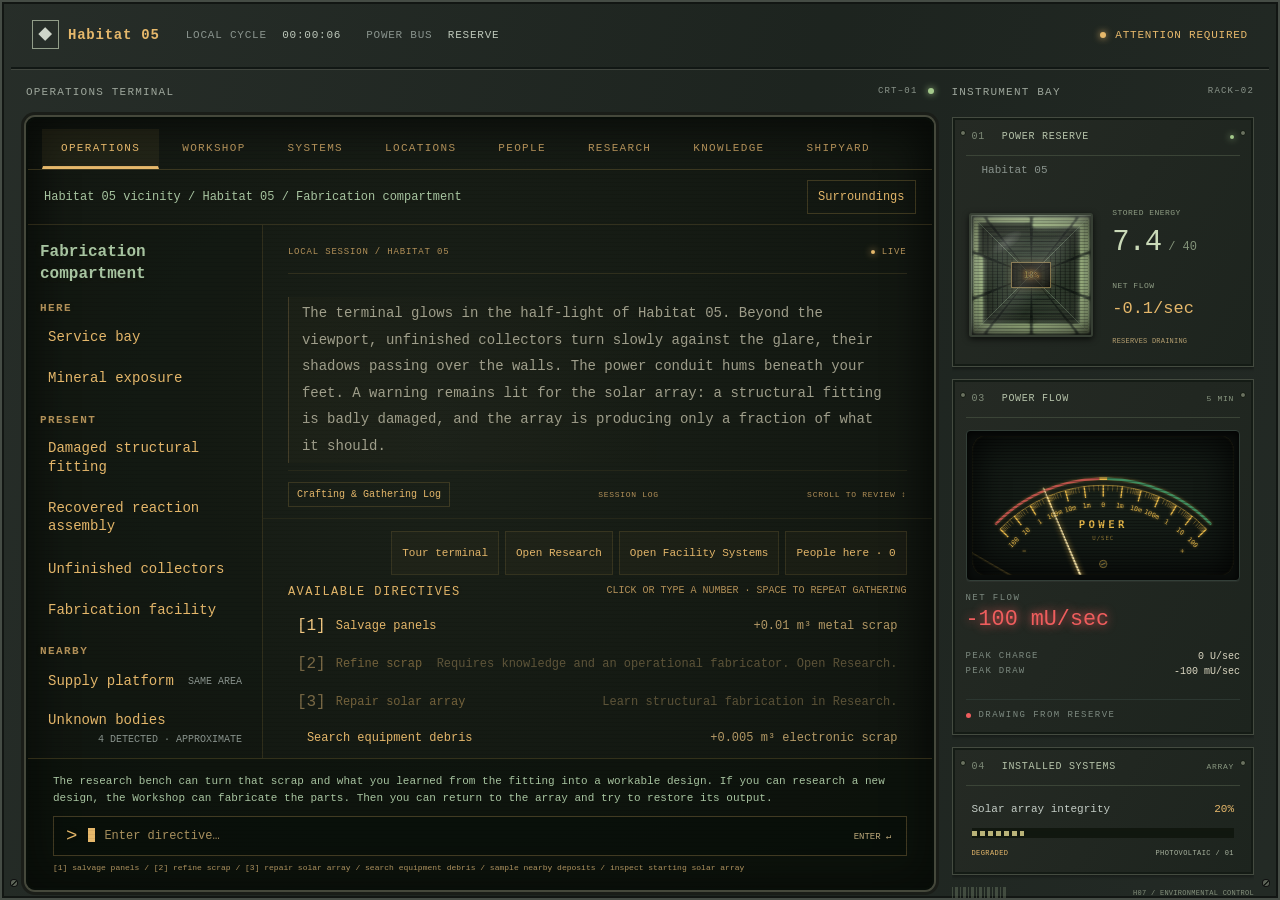
==== commit 3ed33ed4: "Operations tab UI update" ====
--- a/index.html
+++ b/index.html
@@ -20,7 +20,19 @@
         <div class="panel-label"><h1 id="terminal-heading">OPERATIONS TERMINAL</h1><span>CRT–01 <i class="status-light green" aria-hidden="true"></i></span></div>
         <div class="crt">
           <div id="terminal-tabs" class="terminal-tabs" aria-label="Terminal systems"></div>
-          <p id="navigation-status" class="local-store-label" role="status" hidden></p>
+          <div id="position-strip" class="position-strip">
+            <span id="position-breadcrumb">Habitat 05 vicinity / Habitat 05</span>
+            <button id="surroundings-toggle" type="button" aria-controls="surroundings" aria-expanded="true">Surroundings</button>
+            <p id="navigation-status" class="local-store-label" role="status" hidden></p>
+          </div>
+          <div id="terminal-workspace" class="terminal-workspace surroundings-expanded">
+            <aside id="surroundings" class="surroundings" aria-labelledby="surroundings-heading">
+              <h2 id="surroundings-heading" tabindex="-1">Habitat 05</h2>
+              <section aria-labelledby="here-heading"><h3 id="here-heading">HERE</h3><div id="surroundings-here" class="surroundings-list"></div></section>
+              <section aria-labelledby="present-heading"><h3 id="present-heading">PRESENT</h3><div id="surroundings-present" class="surroundings-list"></div></section>
+              <section aria-labelledby="nearby-heading"><h3 id="nearby-heading">NEARBY</h3><div id="surroundings-nearby" class="surroundings-list"></div></section>
+              <button id="surroundings-locations" type="button">Locations</button>
+            </aside>
           <div id="terminal-panels" class="terminal-panels">
             <section id="operations-panel" class="operations-panel">
               <div class="stream-zone">
@@ -28,6 +40,11 @@
                 <div id="narrative-stream" class="narrative-stream" role="log" aria-label="Terminal activity log" aria-live="polite" tabindex="0"></div>
                 <div class="stream-footer"><span>SESSION LOG</span><span>SCROLL TO REVIEW <span aria-hidden="true">↕</span></span></div>
               </div>
+              <section id="subject-context" class="subject-context" aria-labelledby="subject-heading" hidden>
+                <div class="subject-heading"><h2 id="subject-heading" tabindex="-1"></h2><span id="subject-status"></span><button id="subject-clear" type="button">Clear selection</button></div>
+                <p id="subject-description"></p><p id="subject-service" class="subject-service"></p>
+                <div id="subject-actions" class="subject-actions"></div>
+              </section>
               <section class="directive-zone" aria-labelledby="actions-heading">
                 <div class="terminal-shortcuts">
                 <button id="tour-start" type="button" class="people-shortcut">Tour terminal</button>
@@ -115,6 +132,7 @@
             </div>
             </section>
           </div>
+          </div>
           <section class="command-zone" aria-label="Terminal command">
             <button id="conversation-resume" type="button" class="conversation-resume" hidden></button>
             <p id="terminal-feedback" class="terminal-feedback" role="status" aria-atomic="true">Terminal ready. Select a directive or open Workshop to fabricate.</p>
--- a/style.css
+++ b/style.css
@@ -1447,7 +1447,52 @@
   .status-header .habitat-mark { font-size:14px; }
 }
 @media (prefers-reduced-motion:reduce) { :root,.console { transition:none; } }
-.crt:has(#navigation-status:not([hidden])) { grid-template-rows:auto auto minmax(0,1fr) auto; }
+.crt { grid-template-rows:auto auto minmax(0,1fr) auto; }
+.position-strip { display:grid; grid-template-columns:minmax(0,1fr) auto; align-items:center; gap:6px 12px; padding:10px 16px; border-bottom:1px solid #806d3945; font-size:12px; line-height:1.5; }
+#position-breadcrumb { color:var(--green); overflow-wrap:anywhere; }
+.position-strip button,#surroundings-locations,.subject-heading button { color:var(--amber); background:transparent; border:1px solid #806d3966; padding:7px 10px; min-height:34px; }
+.position-strip #navigation-status { grid-column:1 / -1; margin:0; padding:0; font-size:12px; }
+.terminal-workspace { min-height:0; min-width:0; display:grid; grid-template-columns:minmax(0,1fr); overflow:hidden; }
+.terminal-workspace.surroundings-expanded { grid-template-columns:minmax(200px,26%) minmax(0,1fr); }
+.surroundings { min-height:0; overflow:auto; padding:16px 12px; border-right:1px solid #806d3945; background:#0d150d50; }
+.surroundings[hidden],.subject-context[hidden] { display:none!important; }
+.surroundings h2 { color:var(--green); font-size:16px; line-height:1.4; margin-bottom:16px; }
+.surroundings section { margin-bottom:16px; }
+.surroundings h3 { font-size:11px; letter-spacing:.13em; color:var(--amber-dim); margin-bottom:5px; }
+.surroundings-list { display:grid; gap:3px; }
+.surroundings-list button { display:flex; flex-wrap:wrap; align-items:center; gap:3px 8px; width:100%; min-height:38px; padding:7px; text-align:left; background:transparent; border:1px solid transparent; color:var(--amber); font-size:14px; line-height:1.35; }
+.surroundings-list button small { margin-left:auto; font-size:10px; color:var(--muted); }
+.surroundings-list button:hover,.surroundings-list button.selected { background:#e6b86b0c; border-color:#806d3966; }
+.surroundings-list button:disabled { color:var(--muted); cursor:not-allowed; }
+.surroundings-empty { color:var(--muted); font-size:12px; line-height:1.5; padding:7px; }
+.operations-panel:has(#subject-context:not([hidden])) { grid-template-rows:minmax(100px,1fr) auto auto; }
+.subject-context { padding:12px 22px; border-top:1px solid #806d3945; background:#141d1355; max-height:260px; overflow:auto; }
+.subject-heading { display:flex; align-items:center; flex-wrap:wrap; gap:8px; margin-bottom:8px; }
+.subject-heading h2 { color:var(--green); font-size:15px; flex:1; }
+#subject-status,.subject-service { font-size:11px; color:var(--muted); }
+.subject-heading button { font-size:11px; }
+#subject-description { font-size:14px; line-height:1.6; }
+.subject-service:empty,#subject-description:empty { display:none; }
+.subject-actions { display:flex; flex-wrap:wrap; gap:7px; margin-top:8px; }
+.subject-actions button { display:grid; gap:4px; text-align:left; min-height:40px; padding:8px 10px; color:var(--amber); background:#273023; border:1px solid #806d3977; font-size:14px; }
+.subject-actions button small { color:var(--muted); font-size:12px; max-width:50ch; }
+.subject-actions button:disabled { color:var(--muted); background:#141b14; cursor:not-allowed; }
+@media(max-width:950px) {
+  .terminal-workspace.surroundings-expanded { grid-template-columns:minmax(0,1fr); overflow:auto; display:block; }
+  .terminal-workspace.surroundings-expanded .terminal-panels { height:auto; min-height:450px; overflow:visible; }
+  .terminal-workspace.surroundings-expanded .terminal-panels > [role="tabpanel"] { height:auto; min-height:450px; }
+  .terminal-workspace.surroundings-expanded .operations-panel { grid-template-rows:minmax(180px,1fr) auto; }
+  .terminal-workspace.surroundings-expanded .operations-panel:has(#subject-context:not([hidden])) { grid-template-rows:minmax(180px,1fr) auto auto; }
+  .surroundings { border-right:0; border-bottom:1px solid #806d3945; display:grid; grid-template-columns:1fr 1fr; gap:8px 18px; overflow:visible; }
+  .surroundings h2,.surroundings section:has(#surroundings-present) { grid-column:1 / -1; }
+  .surroundings h2 { margin:0 0 5px; }
+  .surroundings section { margin:0; }
+  #surroundings-present { grid-template-columns:1fr 1fr; }
+  #surroundings-locations { align-self:end; justify-self:start; }
+  .position-strip { font-size:11px; padding:10px 12px; }
+  .surroundings-list button { min-height:44px; }
+  .subject-context { padding:12px; }
+}
 
 /* People share the CRT shell; the roster always describes the occupied site. */
 .people-panel { container-type:inline-size; }
@@ -1655,6 +1700,7 @@
 
 /* Systems is a supervisory CRT surface. Operating forms remain in their owner tabs. */
 .facility-systems-panel { container-type:inline-size; padding:18px; color:#c4cdc6; font-size:13px; line-height:1.6; }
+.terminal-panels > .facility-systems-panel { display:grid; grid-template-rows:auto minmax(0,1fr); overflow:hidden; }
 .facility-systems-panel h2,.facility-systems-panel h3,.facility-systems-panel h4 { font-weight:normal; color:var(--amber); }
 .facility-systems-panel h2 { font-size:20px; }
 .facility-systems-panel h3 { font-size:14px; }
@@ -1668,8 +1714,10 @@
 .fs-telemetry { padding:12px 0; display:grid; gap:5px; border-bottom:1px solid var(--border); font-size:12px; }
 .fs-telemetry p { overflow-wrap:anywhere; }
 .fs-message:not(:empty) { border:1px solid var(--border); padding:12px; margin-top:14px; color:var(--amber); }
-.fs-layout { display:grid; grid-template-columns:minmax(0,1fr); gap:18px; margin-top:16px; align-items:start; }
-.fs-schematic { background:#0b140f; border:1px solid #5c6e60; min-width:0; padding:12px; }
+.fs-layout { display:grid; grid-template-columns:minmax(0,1fr); grid-template-rows:repeat(2,minmax(0,1fr)); min-height:0; gap:18px; margin-top:16px; overflow:hidden; }
+.fs-overview,.fs-detail { min-height:0; overflow-y:auto; overscroll-behavior:contain; scrollbar-gutter:stable; }
+.fs-overview { min-width:0; }
+.fs-schematic { background:#0b140f; border:1px solid #5c6e60; min-width:0; padding:12px; margin-top:16px; }
 .fs-screen-heading { display:flex; flex-wrap:wrap; justify-content:space-between; gap:6px; border-bottom:1px solid #405647; padding-bottom:8px; }
 .fs-screen-heading span { color:#aab7ab; font-size:10px; }
 .fs-zone { position:relative; margin-top:18px; min-width:0; }
@@ -1719,6 +1767,6 @@
 #facility-systems-shortcut { min-height:44px; }
 .terminal-shortcuts { display:flex; flex-wrap:wrap; justify-content:flex-end; gap:6px; margin-bottom:10px; }
 .terminal-shortcuts .people-shortcut { float:none; margin:0; min-height:44px; }
-@container (min-width:900px) { .fs-layout { grid-template-columns:minmax(0,1fr) 320px; } }
+@container (min-width:900px) { .fs-layout { grid-template-columns:minmax(0,1fr) 320px; grid-template-rows:minmax(0,1fr); } }
 @container (max-width:620px) { .fs-machine-grid { grid-template-columns:1fr; } .fs-heading { flex-wrap:wrap; } }
 @media(max-width:520px) { .facility-systems-panel { padding:14px 12px; } }
